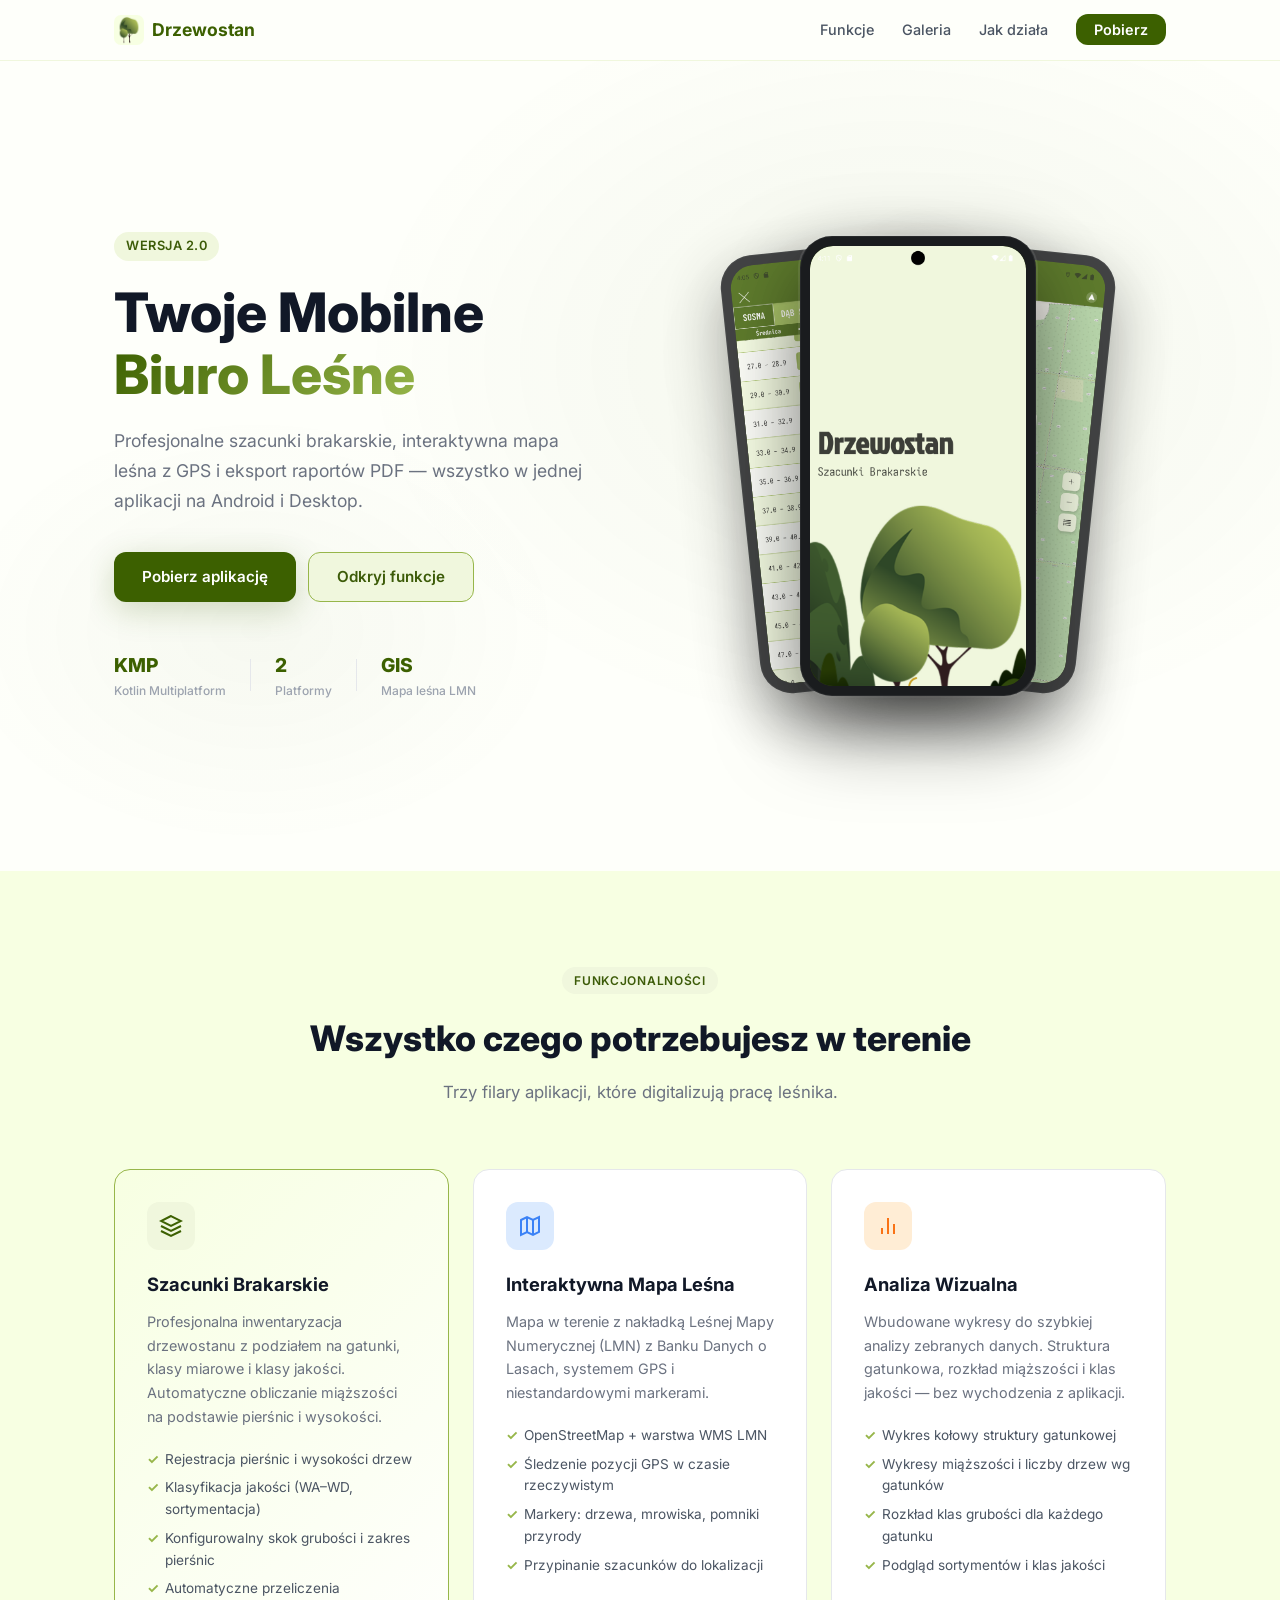
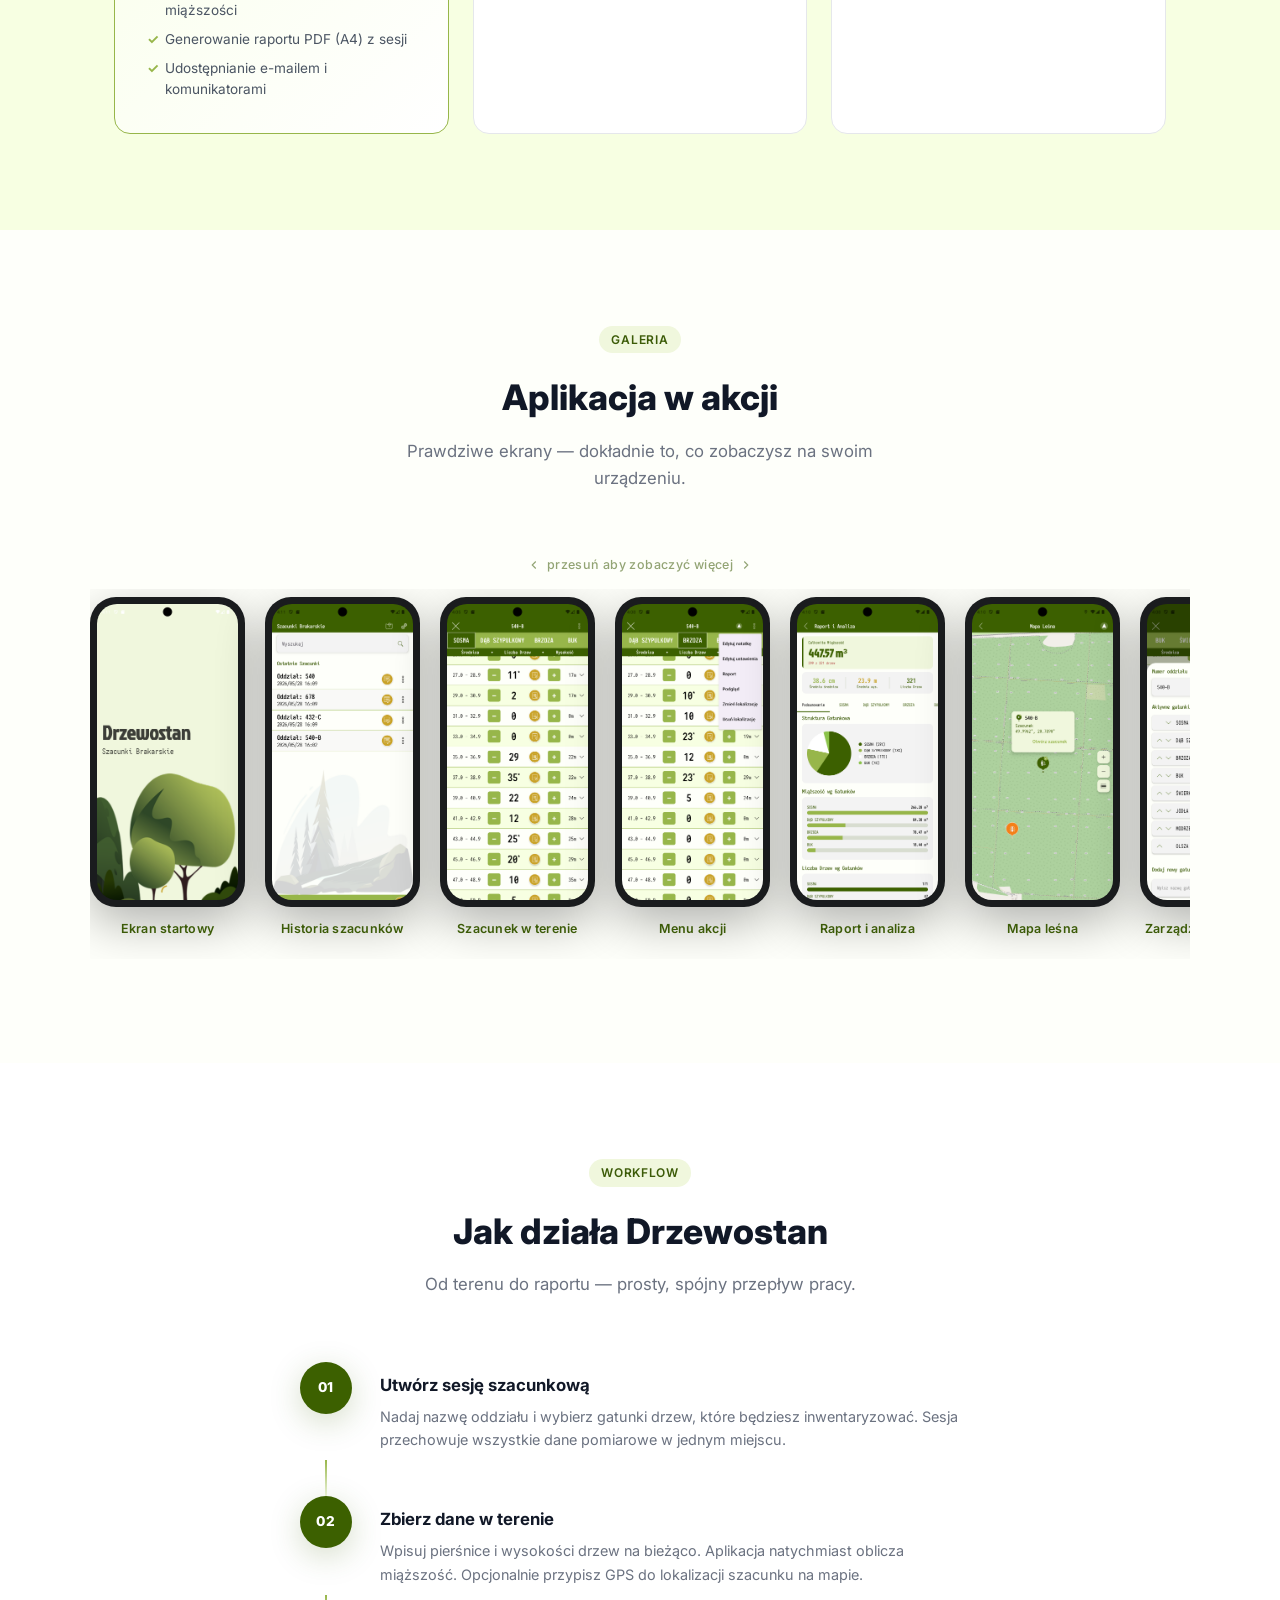
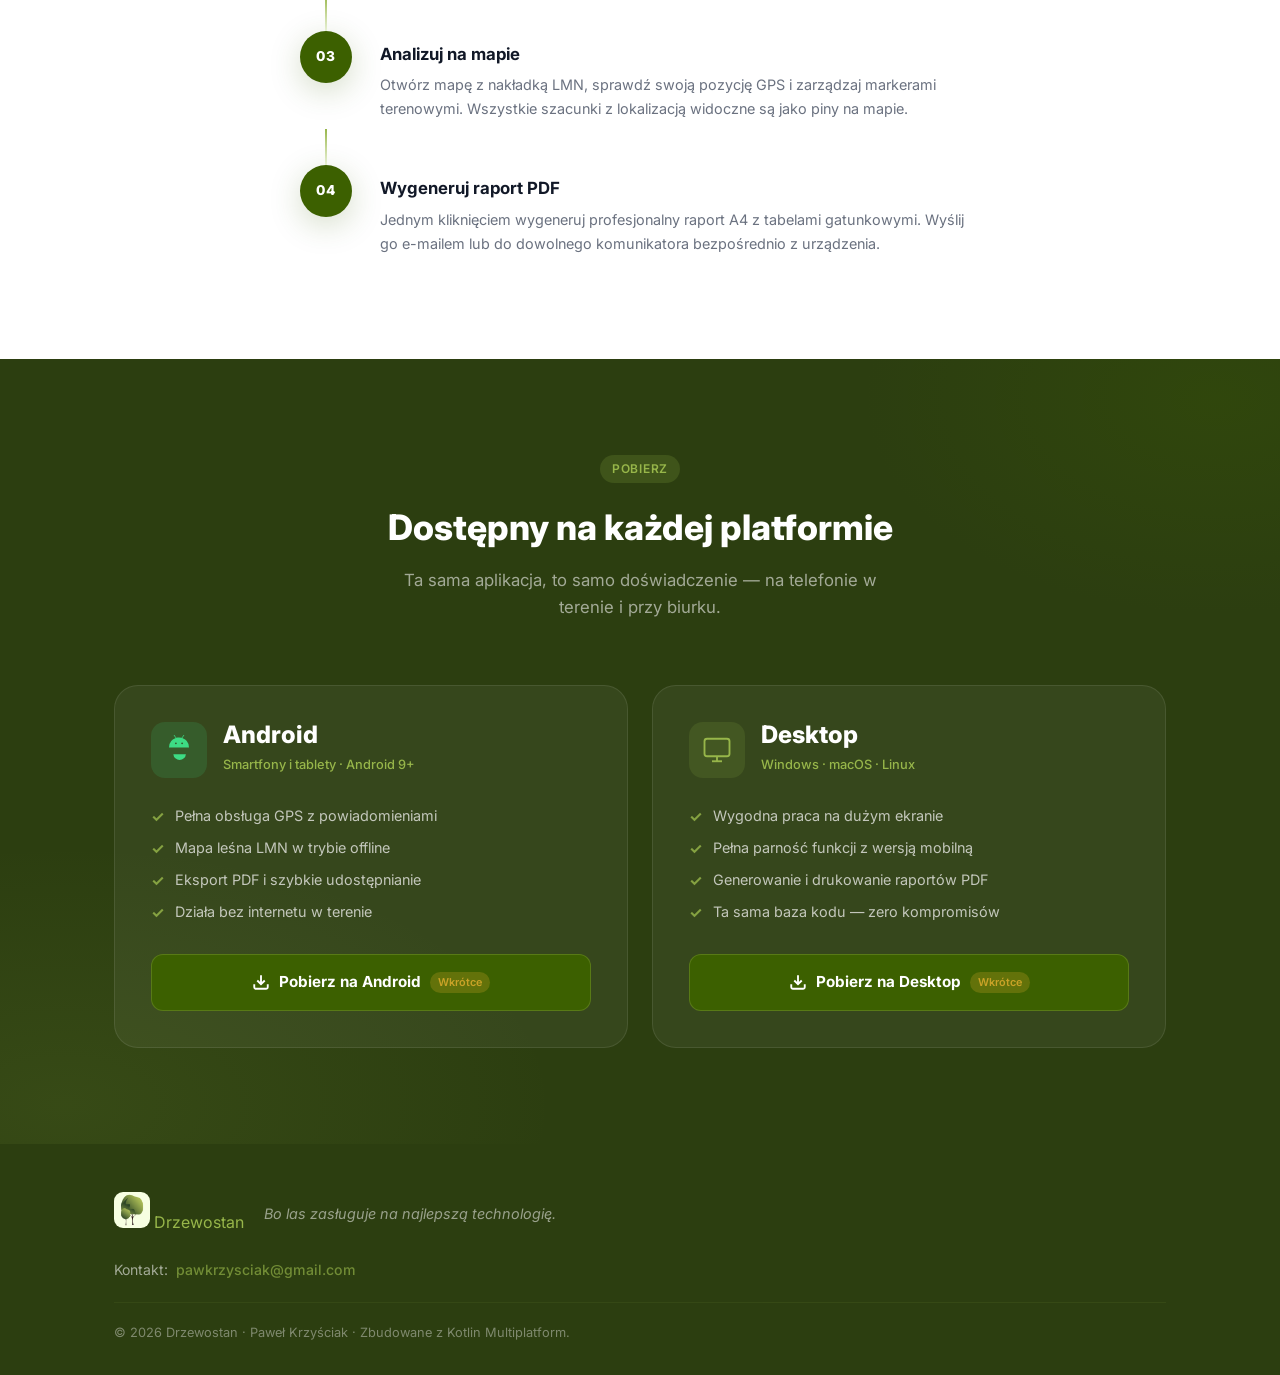
==== index.html @ f508ed83 "Initial commit – Drzewostan landing page" ====
<!DOCTYPE html>
<html lang="pl">
<head>
    <meta charset="UTF-8"/>
    <meta name="viewport" content="width=device-width, initial-scale=1.0"/>
    <title>Drzewostan — Twoje Mobilne Biuro Leśne</title>
    <meta name="description" content="Profesjonalne szacunki brakarskie, interaktywna mapa leśna z GPS i eksport raportów PDF — aplikacja dla leśników na Android i Desktop."/>
    <meta property="og:type" content="website"/>
    <meta property="og:title" content="Drzewostan — Twoje Mobilne Biuro Leśne"/>
    <meta property="og:description" content="Profesjonalne szacunki brakarskie, interaktywna mapa leśna z GPS i eksport raportów PDF — aplikacja dla leśników na Android i Desktop."/>
    <meta property="og:image" content="assets/icon.png"/>
    <meta name="twitter:card" content="summary"/>
    <meta name="twitter:title" content="Drzewostan — Twoje Mobilne Biuro Leśne"/>
    <meta name="twitter:description" content="Szacunki brakarskie, mapa leśna LMN z GPS i raporty PDF. Aplikacja dla leśników na Android i Desktop."/>
    <meta name="twitter:image" content="assets/icon.png"/>
    <link rel="icon" type="image/png" href="assets/icon.png"/>
    <link rel="stylesheet" href="style.css"/>
    <link rel="preconnect" href="https://fonts.googleapis.com"/>
    <link href="https://fonts.googleapis.com/css2?family=Inter:wght@300;400;500;600;700;800&display=swap"
          rel="stylesheet"/>
</head>
<body>

<!-- NAV -->
<nav class="navbar">
    <div class="nav-inner">
        <div class="nav-logo">
            <img src="assets/icon.png" alt="Drzewostan" class="logo-img"/>
            <span class="logo-text">Drzewostan</span>
        </div>
        <ul class="nav-links">
            <li><a href="#features">Funkcje</a></li>
            <li><a href="#gallery">Galeria</a></li>
            <li><a href="#how-it-works">Jak działa</a></li>
            <li><a href="#download" class="nav-cta">Pobierz</a></li>
        </ul>
    </div>
</nav>

<!-- HERO -->
<section class="hero">
    <div class="hero-bg"></div>
    <div class="hero-content">
        <div class="hero-badge">Wersja 2.0</div>
        <h1 class="hero-title">
            Twoje Mobilne<br/>
            <span class="gradient-text">Biuro Leśne</span>
        </h1>
        <p class="hero-subtitle">
            Profesjonalne szacunki brakarskie, interaktywna mapa leśna z GPS
            i eksport raportów PDF — wszystko w jednej aplikacji na Android i Desktop.
        </p>
        <div class="hero-cta">
            <a href="#download" class="btn btn-primary">Pobierz aplikację</a>
            <a href="#features" class="btn btn-secondary">Odkryj funkcje</a>
        </div>
        <div class="hero-stats">
            <div class="stat">
                <span class="stat-value">KMP</span>
                <span class="stat-label">Kotlin Multiplatform</span>
            </div>
            <div class="stat-divider"></div>
            <div class="stat">
                <span class="stat-value">2</span>
                <span class="stat-label">Platformy</span>
            </div>
            <div class="stat-divider"></div>
            <div class="stat">
                <span class="stat-value">GIS</span>
                <span class="stat-label">Mapa leśna LMN</span>
            </div>
        </div>
    </div>
    <div class="hero-visual">
        <div class="screens-showcase">

            <div class="app-phone phone-back">
                <div class="app-screen">
                    <img src="assets/Screenshot_20260528_180555.png"
                         alt="Szacunek brukarski w terenie" class="screen-shot"/>
                </div>
            </div>

            <div class="app-phone phone-front">
                <div class="app-screen">
                    <img src="assets/Screenshot_20260528_181148.png" alt="Ekran startowy Drzewostan"
                         class="screen-shot"/>
                </div>
            </div>

            <div class="app-phone phone-back phone-right">
                <div class="app-screen">
                    <img src="assets/Screenshot_20260528_181034.png" alt="Mapa leśna z GPS"
                         class="screen-shot"/>
                </div>
            </div>

        </div>
    </div>
</section>

<!-- FEATURES -->
<section class="features" id="features">
    <div class="container">
        <div class="section-header">
            <span class="section-tag">Funkcjonalności</span>
            <h2 class="section-title">Wszystko czego potrzebujesz w terenie</h2>
            <p class="section-desc">Trzy filary aplikacji, które digitalizują pracę leśnika.</p>
        </div>

        <div class="features-grid">

            <div class="feature-card card-highlight">
                <div class="feature-icon-wrap green">
                    <svg xmlns="http://www.w3.org/2000/svg" viewBox="0 0 24 24" fill="none"
                         stroke="currentColor" stroke-width="2">
                        <path d="M12 2L2 7l10 5 10-5-10-5z"/>
                        <path d="M2 17l10 5 10-5"/>
                        <path d="M2 12l10 5 10-5"/>
                    </svg>
                </div>
                <h3>Szacunki Brakarskie</h3>
                <p>Profesjonalna inwentaryzacja drzewostanu z podziałem na gatunki, klasy miarowe i
                    klasy jakości. Automatyczne obliczanie miąższości na podstawie pierśnic i
                    wysokości.</p>
                <ul class="feature-list">
                    <li>Rejestracja pierśnic i wysokości drzew</li>
                    <li>Klasyfikacja jakości (WA–WD, sortymentacja)</li>
                    <li>Konfigurowalny skok grubości i zakres pierśnic</li>
                    <li>Automatyczne przeliczenia miąższości</li>
                    <li>Generowanie raportu PDF (A4) z sesji</li>
                    <li>Udostępnianie e-mailem i komunikatorami</li>
                </ul>
            </div>

            <div class="feature-card">
                <div class="feature-icon-wrap blue">
                    <svg xmlns="http://www.w3.org/2000/svg" viewBox="0 0 24 24" fill="none"
                         stroke="currentColor" stroke-width="2">
                        <polygon points="3,6 9,3 15,6 21,3 21,18 15,21 9,18 3,21"/>
                        <line x1="9" y1="3" x2="9" y2="18"/>
                        <line x1="15" y1="6" x2="15" y2="21"/>
                    </svg>
                </div>
                <h3>Interaktywna Mapa Leśna</h3>
                <p>Mapa w terenie z nakładką Leśnej Mapy Numerycznej (LMN) z Banku Danych o Lasach,
                    systemem GPS i niestandardowymi markerami.</p>
                <ul class="feature-list">
                    <li>OpenStreetMap + warstwa WMS LMN</li>
                    <li>Śledzenie pozycji GPS w czasie rzeczywistym</li>
                    <li>Markery: drzewa, mrowiska, pomniki przyrody</li>
                    <li>Przypinanie szacunków do lokalizacji</li>
                </ul>
            </div>

            <div class="feature-card">
                <div class="feature-icon-wrap orange">
                    <svg xmlns="http://www.w3.org/2000/svg" viewBox="0 0 24 24" fill="none"
                         stroke="currentColor" stroke-width="2">
                        <line x1="18" y1="20" x2="18" y2="10"/>
                        <line x1="12" y1="20" x2="12" y2="4"/>
                        <line x1="6" y1="20" x2="6" y2="14"/>
                    </svg>
                </div>
                <h3>Analiza Wizualna</h3>
                <p>Wbudowane wykresy do szybkiej analizy zebranych danych. Struktura gatunkowa,
                    rozkład miąższości i klas jakości — bez wychodzenia z aplikacji.</p>
                <ul class="feature-list">
                    <li>Wykres kołowy struktury gatunkowej</li>
                    <li>Wykresy miąższości i liczby drzew wg gatunków</li>
                    <li>Rozkład klas grubości dla każdego gatunku</li>
                    <li>Podgląd sortymentów i klas jakości</li>
                </ul>
            </div>


        </div>
    </div>
</section>

<!-- GALLERY -->
<section class="gallery" id="gallery">
    <div class="container">
        <div class="section-header">
            <span class="section-tag">Galeria</span>
            <h2 class="section-title">Aplikacja w akcji</h2>
            <p class="section-desc">Prawdziwe ekrany — dokładnie to, co zobaczysz na swoim
                urządzeniu.</p>
        </div>
    </div>
    <div class="gallery-scroll-wrap">
        <p class="gallery-hint">
            <svg viewBox="0 0 24 24" fill="none" stroke="currentColor" stroke-width="2"><polyline points="15,18 9,12 15,6"/></svg>
            przesuń aby zobaczyć więcej
            <svg viewBox="0 0 24 24" fill="none" stroke="currentColor" stroke-width="2"><polyline points="9,18 15,12 9,6"/></svg>
        </p>
        <div class="gallery-scroll">

            <div class="gallery-item">
                <div class="gallery-frame">
                    <img src="assets/Screenshot_20260528_181148.png" alt="Ekran startowy"/>
                </div>
                <span class="gallery-caption">Ekran startowy</span>
            </div>

            <div class="gallery-item">
                <div class="gallery-frame">
                    <img src="assets/Screenshot_20260528_181138.png" alt="Historia szacunków"/>
                </div>
                <span class="gallery-caption">Historia szacunków</span>
            </div>

            <div class="gallery-item">
                <div class="gallery-frame">
                    <img src="assets/Screenshot_20260528_180555.png" alt="Szacunek w terenie"/>
                </div>
                <span class="gallery-caption">Szacunek w terenie</span>
            </div>

            <div class="gallery-item">
                <div class="gallery-frame">
                    <img src="assets/Screenshot_20260528_180849.png" alt="Menu akcji szacunku"/>
                </div>
                <span class="gallery-caption">Menu akcji</span>
            </div>

            <div class="gallery-item">
                <div class="gallery-frame">
                    <img src="assets/Screenshot_20260528_181011.png" alt="Raport i analiza"/>
                </div>
                <span class="gallery-caption">Raport i analiza</span>
            </div>

            <div class="gallery-item">
                <div class="gallery-frame">
                    <img src="assets/Screenshot_20260528_181034.png" alt="Mapa leśna z GPS"/>
                </div>
                <span class="gallery-caption">Mapa leśna</span>
            </div>

            <div class="gallery-item">
                <div class="gallery-frame">
                    <img src="assets/Screenshot_20260528_180815.png" alt="Zarządzanie gatunkami"/>
                </div>
                <span class="gallery-caption">Zarządzanie gatunkami</span>
            </div>

            <div class="gallery-item">
                <div class="gallery-frame">
                    <img src="assets/Screenshot_20260528_184412.png" alt="Ustawienia aplikacji"/>
                </div>
                <span class="gallery-caption">Ustawienia</span>
            </div>

        </div>
    </div>
</section>

<!-- HOW IT WORKS -->
<section class="how-it-works" id="how-it-works">
    <div class="container">
        <div class="section-header">
            <span class="section-tag">Workflow</span>
            <h2 class="section-title">Jak działa Drzewostan</h2>
            <p class="section-desc">Od terenu do raportu — prosty, spójny przepływ pracy.</p>
        </div>

        <div class="steps">
            <div class="step">
                <div class="step-number">01</div>
                <div class="step-content">
                    <h3>Utwórz sesję szacunkową</h3>
                    <p>Nadaj nazwę oddziału i wybierz gatunki drzew, które będziesz inwentaryzować.
                        Sesja przechowuje wszystkie dane pomiarowe w jednym miejscu.</p>
                </div>
            </div>
            <div class="step-connector"></div>
            <div class="step">
                <div class="step-number">02</div>
                <div class="step-content">
                    <h3>Zbierz dane w terenie</h3>
                    <p>Wpisuj pierśnice i wysokości drzew na bieżąco. Aplikacja natychmiast oblicza
                        miąższość. Opcjonalnie przypisz GPS do lokalizacji szacunku na mapie.</p>
                </div>
            </div>
            <div class="step-connector"></div>
            <div class="step">
                <div class="step-number">03</div>
                <div class="step-content">
                    <h3>Analizuj na mapie</h3>
                    <p>Otwórz mapę z nakładką LMN, sprawdź swoją pozycję GPS i zarządzaj markerami
                        terenowymi. Wszystkie szacunki z lokalizacją widoczne są jako piny na
                        mapie.</p>
                </div>
            </div>
            <div class="step-connector"></div>
            <div class="step">
                <div class="step-number">04</div>
                <div class="step-content">
                    <h3>Wygeneruj raport PDF</h3>
                    <p>Jednym kliknięciem wygeneruj profesjonalny raport A4 z tabelami gatunkowymi.
                        Wyślij go e-mailem lub do dowolnego komunikatora bezpośrednio z
                        urządzenia.</p>
                </div>
            </div>
        </div>
    </div>
</section>

<!-- PLATFORMS + POBIERZ -->
<section class="platforms" id="download">
    <div class="platforms-bg"></div>
    <div class="container">
        <div class="section-header">
            <span class="section-tag">Pobierz</span>
            <h2 class="section-title">Dostępny na każdej platformie</h2>
            <p class="section-desc">Ta sama aplikacja, to samo doświadczenie — na telefonie w terenie
                i przy biurku.</p>
        </div>

        <div class="platforms-grid">

            <!-- Android -->
            <div class="platform-card android">
                <div class="pc-top">
                    <div class="pc-icon">
                        <svg viewBox="0 0 24 24" fill="currentColor">
                            <path d="M17.523 15.341a5.065 5.065 0 0 1-5.027 4.635 5.065 5.065 0 0 1-5.028-4.635H17.523zM14.594 2.476l1.521-2.15a.25.25 0 0 0-.055-.348.25.25 0 0 0-.348.055l-1.554 2.196A7.988 7.988 0 0 0 12 1.942c-.761 0-1.49.107-2.175.293L8.272.038a.25.25 0 0 0-.35-.056.25.25 0 0 0-.056.35l1.522 2.15A8.02 8.02 0 0 0 4 9.918h16a8.02 8.02 0 0 0-5.406-7.442zM9.5 7.418a.75.75 0 1 1 0-1.5.75.75 0 0 1 0 1.5zm5 0a.75.75 0 1 1 0-1.5.75.75 0 0 1 0 1.5z"/>
                        </svg>
                    </div>
                    <div class="pc-title-block">
                        <h3>Android</h3>
                        <span class="pc-sub">Smartfony i tablety · Android 9+</span>
                    </div>
                </div>
                <ul class="platform-features">
                    <li>Pełna obsługa GPS z powiadomieniami</li>
                    <li>Mapa leśna LMN w trybie offline</li>
                    <li>Eksport PDF i szybkie udostępnianie</li>
                    <li>Działa bez internetu w terenie</li>
                </ul>
                <a href="#" class="platform-dl-btn" aria-label="Pobierz na Android">
                    <svg viewBox="0 0 24 24" fill="none" stroke="currentColor" stroke-width="2.5">
                        <path d="M21 15v4a2 2 0 0 1-2 2H5a2 2 0 0 1-2-2v-4"/>
                        <polyline points="7 10 12 15 17 10"/>
                        <line x1="12" y1="15" x2="12" y2="3"/>
                    </svg>
                    Pobierz na Android
                    <span class="platform-dl-soon">Wkrótce</span>
                </a>
            </div>

            <!-- Desktop -->
            <div class="platform-card desktop">
                <div class="pc-top">
                    <div class="pc-icon">
                        <svg viewBox="0 0 24 24" fill="none" stroke="currentColor" stroke-width="1.5">
                            <rect x="2" y="3" width="20" height="14" rx="2"/>
                            <path d="M8 21h8"/>
                            <path d="M12 17v4"/>
                        </svg>
                    </div>
                    <div class="pc-title-block">
                        <h3>Desktop</h3>
                        <span class="pc-sub">Windows · macOS · Linux</span>
                    </div>
                </div>
                <ul class="platform-features">
                    <li>Wygodna praca na dużym ekranie</li>
                    <li>Pełna parność funkcji z wersją mobilną</li>
                    <li>Generowanie i drukowanie raportów PDF</li>
                    <li>Ta sama baza kodu — zero kompromisów</li>
                </ul>
                <a href="#" class="platform-dl-btn" aria-label="Pobierz na Desktop">
                    <svg viewBox="0 0 24 24" fill="none" stroke="currentColor" stroke-width="2.5">
                        <path d="M21 15v4a2 2 0 0 1-2 2H5a2 2 0 0 1-2-2v-4"/>
                        <polyline points="7 10 12 15 17 10"/>
                        <line x1="12" y1="15" x2="12" y2="3"/>
                    </svg>
                    Pobierz na Desktop
                    <span class="platform-dl-soon">Wkrótce</span>
                </a>
            </div>

        </div>
    </div>
</section>

<!-- FOOTER -->
<footer class="footer">
    <div class="container">
        <div class="footer-inner">
            <div class="footer-brand">
                <img src="assets/icon.png" alt="Drzewostan" class="logo-img footer-logo-img"/>
                <span class="logo-text">Drzewostan</span>
            </div>
            <p class="footer-tagline">Bo las zasługuje na najlepszą technologię.</p>
        </div>
        <div class="footer-contact">
            <span>Kontakt:</span>
            <a href="mailto:pawkrzysciak@gmail.com">pawkrzysciak@gmail.com</a>
        </div>
        <div class="footer-bottom">
            <span>© 2026 Drzewostan · Paweł Krzyściak · Zbudowane z Kotlin Multiplatform.</span>
        </div>
    </div>
</footer>

<!-- LIGHTBOX -->
<div id="lightbox" class="lightbox" role="dialog" aria-modal="true" aria-label="Podgląd ekranu">
    <button class="lightbox-close" aria-label="Zamknij">&times;</button>
    <img src="" alt=""/>
</div>

<script>
(function () {
    var lb = document.getElementById('lightbox');
    var lbImg = lb.querySelector('img');

    document.querySelectorAll('.gallery-frame img').forEach(function (img) {
        img.style.cursor = 'zoom-in';
        img.addEventListener('click', function () {
            lbImg.src = img.src;
            lbImg.alt = img.alt;
            lb.classList.add('active');
            document.body.style.overflow = 'hidden';
        });
    });

    lb.addEventListener('click', function (e) {
        if (e.target === lb || e.target === lb.querySelector('.lightbox-close')) close();
    });

    document.addEventListener('keydown', function (e) {
        if (e.key === 'Escape') close();
    });

    function close() {
        lb.classList.remove('active');
        document.body.style.overflow = '';
    }
})();
</script>

</body>
</html>
---- style.css ----
/* ===== RESET & BASE ===== */
*, *::before, *::after {
  box-sizing: border-box;
  margin: 0;
  padding: 0;
}

:root {
  /* ── Paleta z Colors.kt ──────────────────────────── */
  --forest-green:  #3C6000;   /* ForestGreen   – primary */
  --olive-green:   #97B64A;   /* OliveGreen    – secondary */
  --pale-sage:     #F7FFE2;   /* PaleSage      – light bg */
  --light-sage:    #F0F7DD;   /* LightSageGray – surface */
  --soft-silver:   #F3F3F3;   /* SoftSilverGray */
  --deep-moss:     #3C5B08;   /* DeepMossGreen */
  --golden:        #C9A227;   /* GoldenMustard – accent */
  --dark-green:    #2C3E10;   /* DarkGreen     – dark bg */
  --charcoal:      #1A1C1E;   /* CharcoalGray  – phone shell */
  --gunmetal:      #252729;   /* DeepGunmetal */
  --off-white:     #E2E3DE;   /* OffWhite */
  --creamy:        #FEFFFA;   /* CreamyWhite   – body bg */
  --crimson:       #B23A3A;   /* MutedCrimson  – error */
  --black:         #000000;   /* Black */
  --white:         #FFFFFF;   /* White */

  /* ── Neutralne szarości (UI) ─────────────────────── */
  --gray-100: #f3f4f6;
  --gray-200: #e5e7eb;
  --gray-300: #d1d5db;
  --gray-400: #9ca3af;
  --gray-500: #6b7280;
  --gray-600: #4b5563;
  --gray-700: #374151;
  --gray-800: #1f2937;
  --gray-900: #111827;

  /* ── Kolory kartek funkcji ───────────────────────── */
  --blue-500:    #3b82f6;
  --blue-100:    #dbeafe;
  --orange-500:  #f97316;
  --orange-100:  #ffedd5;
  --purple-500:  #a855f7;
  --purple-100:  #f3e8ff;

  /* ── Shadows & misc ──────────────────────────────── */
  --shadow-sm:    0 1px 3px rgba(0,0,0,.08), 0 1px 2px rgba(0,0,0,.06);
  --shadow-md:    0 4px 16px rgba(0,0,0,.10);
  --shadow-lg:    0 10px 40px rgba(0,0,0,.14);
  --shadow-green: 0 8px 32px rgba(60,96,0,.22);

  --font: 'Inter', -apple-system, BlinkMacSystemFont, 'Segoe UI', sans-serif;
  --radius-sm: 8px;
  --radius-md: 12px;
  --radius-lg: 16px;
  --radius-xl: 24px;
}

html { scroll-behavior: smooth; }

body {
  font-family: var(--font);
  color: var(--gray-800);
  background: var(--creamy);
  line-height: 1.6;
  -webkit-font-smoothing: antialiased;
}

.container {
  max-width: 1100px;
  margin: 0 auto;
  padding: 0 24px;
}

/* ===== NAVBAR ===== */
.navbar {
  position: sticky;
  top: 0;
  z-index: 100;
  background: rgba(254,255,250,.92);
  backdrop-filter: blur(16px);
  border-bottom: 1px solid var(--light-sage);
}

.nav-inner {
  max-width: 1100px;
  margin: 0 auto;
  padding: 0 24px;
  height: 60px;
  display: flex;
  align-items: center;
  justify-content: space-between;
}

.nav-logo {
  display: flex;
  align-items: center;
  gap: 8px;
  font-weight: 700;
  font-size: 1.1rem;
  color: var(--gray-900);
  text-decoration: none;
}

.logo-icon { font-size: 1.3rem; }
.logo-text  { color: var(--forest-green); }

.logo-img {
  width: 30px;
  height: 30px;
  border-radius: 7px;
  object-fit: cover;
  flex-shrink: 0;
}

.nav-links {
  display: flex;
  list-style: none;
  gap: 28px;
  align-items: center;
}

.nav-links a {
  text-decoration: none;
  color: var(--gray-600);
  font-size: .9rem;
  font-weight: 500;
  transition: color .2s;
}

.nav-links a:hover { color: var(--forest-green); }

.nav-links a.nav-cta {
  background: var(--forest-green);
  color: var(--white);
  padding: 7px 18px;
  border-radius: var(--radius-md);
  font-weight: 600;
  transition: background .2s, transform .2s;
}

.nav-links a.nav-cta:hover {
  background: var(--deep-moss);
  color: var(--white);
  transform: translateY(-1px);
}

/* ===== HERO ===== */
.hero {
  position: relative;
  min-height: 90vh;
  display: flex;
  align-items: center;
  overflow: hidden;
  padding: 80px 24px;
  max-width: 1100px;
  margin: 0 auto;
  gap: 60px;
}

.hero-bg {
  position: fixed;
  inset: 0;
  z-index: -1;
  background:
    radial-gradient(ellipse 60% 60% at 70% 40%, rgba(60,96,0,.06) 0%, transparent 70%),
    radial-gradient(ellipse 40% 40% at 20% 70%, rgba(60,91,8,.04) 0%, transparent 60%);
  pointer-events: none;
}

.hero-content {
  flex: 1;
  max-width: 560px;
}

.hero-badge {
  display: inline-block;
  background: var(--light-sage);
  color: var(--deep-moss);
  font-size: .8rem;
  font-weight: 600;
  padding: 4px 12px;
  border-radius: 999px;
  margin-bottom: 20px;
  letter-spacing: .04em;
  text-transform: uppercase;
}

.hero-title {
  font-size: clamp(2.4rem, 5vw, 3.4rem);
  font-weight: 800;
  line-height: 1.15;
  color: var(--gray-900);
  margin-bottom: 20px;
}

.gradient-text {
  background: linear-gradient(135deg, var(--forest-green), var(--olive-green));
  -webkit-background-clip: text;
  -webkit-text-fill-color: transparent;
  background-clip: text;
}

.hero-subtitle {
  font-size: 1.1rem;
  color: var(--gray-500);
  margin-bottom: 36px;
  max-width: 480px;
  line-height: 1.7;
}

.hero-cta {
  display: flex;
  gap: 12px;
  margin-bottom: 48px;
  flex-wrap: wrap;
}

.btn {
  display: inline-flex;
  align-items: center;
  padding: 12px 28px;
  border-radius: var(--radius-md);
  font-weight: 600;
  font-size: .95rem;
  text-decoration: none;
  transition: all .2s;
  cursor: pointer;
}

.btn-primary {
  background: var(--forest-green);
  color: var(--white);
  box-shadow: var(--shadow-green);
}

.btn-primary:hover {
  background: var(--deep-moss);
  transform: translateY(-1px);
  box-shadow: 0 12px 40px rgba(60,96,0,.30);
}

.btn-secondary {
  background: var(--light-sage);
  color: var(--deep-moss);
  border: 1px solid var(--olive-green);
}

.btn-secondary:hover {
  background: var(--pale-sage);
  transform: translateY(-1px);
}

.hero-stats {
  display: flex;
  align-items: center;
  gap: 24px;
}

.stat {
  display: flex;
  flex-direction: column;
}

.stat-value {
  font-size: 1.2rem;
  font-weight: 800;
  color: var(--forest-green);
}

.stat-label {
  font-size: .75rem;
  color: var(--gray-400);
  font-weight: 500;
}

.stat-divider {
  width: 1px;
  height: 32px;
  background: var(--gray-200);
}

/* ===== PHONE SHOWCASE ===== */
.hero-visual {
  flex: 1;
  display: flex;
  justify-content: center;
  align-items: center;
}

.screens-showcase {
  position: relative;
  width: 340px;
  height: 520px;
}

.app-phone {
  position: absolute;
  width: 220px;
  height: 440px;
  background: var(--charcoal);
  border-radius: 32px;
  padding: 10px;
  box-shadow:
    0 24px 64px rgba(0,0,0,.45),
    0 0 0 1.5px rgba(255,255,255,.07),
    inset 0 0 0 1px rgba(255,255,255,.04);
}

.phone-front {
  left: 50%;
  top: 50%;
  transform: translate(-50%, -50%);
  z-index: 3;
  width: 236px;
  height: 460px;
  box-shadow:
    0 32px 80px rgba(0,0,0,.55),
    0 0 0 2px rgba(255,255,255,.10),
    inset 0 0 0 1px rgba(255,255,255,.06);
  animation: floatMain 5s ease-in-out infinite;
}

.phone-back {
  z-index: 1;
  opacity: .82;
  animation: floatSide 5s ease-in-out infinite;
}

.phone-back:not(.phone-right) {
  left: -8px;
  top: 40px;
  transform: rotate(-6deg);
}

.phone-right {
  right: -8px;
  top: 40px;
  transform: rotate(6deg);
  animation-delay: .6s;
}

@keyframes floatMain {
  0%, 100% { transform: translate(-50%, -50%) translateY(0); }
  50%       { transform: translate(-50%, -50%) translateY(-10px); }
}

@keyframes floatSide {
  0%, 100% { transform: rotate(-6deg) translateY(0); }
  50%       { transform: rotate(-6deg) translateY(-8px); }
}

.phone-right { animation-name: floatRight; }

@keyframes floatRight {
  0%, 100% { transform: rotate(6deg) translateY(0); }
  50%       { transform: rotate(6deg) translateY(-8px); }
}

.app-screen {
  width: 100%;
  height: 100%;
  border-radius: 23px;
  overflow: hidden;
  background: var(--dark-green);
}

.screen-shot {
  width: 100%;
  height: 100%;
  object-fit: cover;
  object-position: top;
  display: block;
  border-radius: 23px;
}

/* ===== SECTION SHARED ===== */
section { padding: 96px 0; }

.section-header {
  text-align: center;
  margin-bottom: 64px;
}

.section-tag {
  display: inline-block;
  background: var(--light-sage);
  color: var(--deep-moss);
  font-size: .75rem;
  font-weight: 600;
  padding: 4px 12px;
  border-radius: 999px;
  margin-bottom: 16px;
  letter-spacing: .06em;
  text-transform: uppercase;
}

.section-title {
  font-size: clamp(1.6rem, 3vw, 2.2rem);
  font-weight: 800;
  color: var(--gray-900);
  margin-bottom: 12px;
}

.section-desc {
  color: var(--gray-500);
  font-size: 1.05rem;
  max-width: 520px;
  margin: 0 auto;
}

/* ===== FEATURES ===== */
.features { background: var(--pale-sage); }

.features-grid {
  display: grid;
  grid-template-columns: repeat(auto-fit, minmax(280px, 1fr));
  gap: 24px;
}

.feature-card {
  background: var(--white);
  border-radius: var(--radius-lg);
  padding: 32px;
  border: 1px solid var(--gray-200);
  transition: transform .25s, box-shadow .25s;
}

.feature-card:hover {
  transform: translateY(-4px);
  box-shadow: var(--shadow-lg);
}

.card-highlight {
  border-color: var(--olive-green);
  background: linear-gradient(135deg, var(--pale-sage), var(--white));
}

.feature-icon-wrap {
  width: 48px;
  height: 48px;
  border-radius: var(--radius-md);
  display: flex;
  align-items: center;
  justify-content: center;
  margin-bottom: 20px;
}

.feature-icon-wrap svg { width: 24px; height: 24px; }

.feature-icon-wrap.green  { background: var(--light-sage);  color: var(--forest-green); }
.feature-icon-wrap.blue   { background: var(--blue-100);    color: var(--blue-500);     }
.feature-icon-wrap.orange { background: var(--orange-100);  color: var(--orange-500);   }
.feature-icon-wrap.purple { background: var(--purple-100);  color: var(--purple-500);   }

.feature-card h3 {
  font-size: 1.15rem;
  font-weight: 700;
  margin-bottom: 10px;
  color: var(--gray-900);
}

.feature-card > p {
  color: var(--gray-500);
  font-size: .9rem;
  margin-bottom: 20px;
  line-height: 1.65;
}

.feature-list {
  list-style: none;
  display: flex;
  flex-direction: column;
  gap: 7px;
}

.feature-list li {
  font-size: .85rem;
  color: var(--gray-600);
  padding-left: 18px;
  position: relative;
}

.feature-list li::before {
  content: '✓';
  position: absolute;
  left: 0;
  color: var(--olive-green);
  font-weight: 700;
}

/* ===== GALLERY ===== */
.gallery { background: var(--creamy); padding: 96px 0; }

.gallery-scroll-wrap {
  padding: 0 24px 8px;
  max-width: 1148px;
  margin: 0 auto;
}

.gallery-scroll {
  display: flex;
  gap: 20px;
  overflow-x: auto;
  padding: 8px 4px 20px;
  scroll-snap-type: x mandatory;
  -webkit-overflow-scrolling: touch;
  scrollbar-width: thin;
  scrollbar-color: var(--olive-green) var(--light-sage);
}

.gallery-scroll::-webkit-scrollbar { height: 5px; }
.gallery-scroll::-webkit-scrollbar-track { background: var(--light-sage); border-radius: 3px; }
.gallery-scroll::-webkit-scrollbar-thumb { background: var(--olive-green); border-radius: 3px; }

.gallery-hint {
  display: flex;
  align-items: center;
  justify-content: center;
  gap: 6px;
  font-size: .78rem;
  color: var(--deep-moss);
  opacity: .55;
  margin-bottom: 14px;
  font-weight: 500;
  letter-spacing: .03em;
}

.gallery-hint svg {
  width: 14px;
  height: 14px;
  flex-shrink: 0;
}

.gallery-item {
  flex-shrink: 0;
  scroll-snap-align: start;
  display: flex;
  flex-direction: column;
  align-items: center;
  gap: 12px;
}

.gallery-frame {
  width: 155px;
  height: 310px;
  background: var(--charcoal);
  border-radius: 26px;
  padding: 7px;
  box-shadow:
    0 16px 48px rgba(0,0,0,.30),
    0 0 0 1.5px rgba(255,255,255,.07);
  overflow: hidden;
  transition: transform .25s, box-shadow .25s;
}

.gallery-frame:hover {
  transform: translateY(-6px);
  box-shadow: 0 24px 64px rgba(0,0,0,.38);
}

.gallery-frame img {
  width: 100%;
  height: 100%;
  object-fit: cover;
  object-position: top;
  border-radius: 20px;
  display: block;
}

.gallery-caption {
  font-size: .78rem;
  color: var(--deep-moss);
  font-weight: 600;
  text-align: center;
  letter-spacing: .02em;
}

/* ===== HOW IT WORKS ===== */
.how-it-works { background: var(--white); }

.steps {
  display: flex;
  flex-direction: column;
  gap: 0;
  max-width: 680px;
  margin: 0 auto;
}

.step {
  display: flex;
  gap: 28px;
  align-items: flex-start;
}

.step-number {
  flex-shrink: 0;
  width: 52px;
  height: 52px;
  border-radius: 50%;
  background: var(--forest-green);
  color: var(--white);
  font-weight: 800;
  font-size: .85rem;
  display: flex;
  align-items: center;
  justify-content: center;
  letter-spacing: .04em;
  box-shadow: var(--shadow-green);
}

.step-content {
  padding-top: 10px;
  padding-bottom: 8px;
}

.step-content h3 {
  font-size: 1.05rem;
  font-weight: 700;
  margin-bottom: 6px;
  color: var(--gray-900);
}

.step-content p {
  color: var(--gray-500);
  font-size: .9rem;
  line-height: 1.65;
}

.step-connector {
  width: 2px;
  height: 36px;
  background: linear-gradient(to bottom, var(--olive-green), var(--light-sage));
  margin-left: 25px;
}

/* ===== PLATFORMS + POBIERZ ===== */
.platforms {
  background: var(--dark-green);
  position: relative;
  overflow: hidden;
}

.platforms-bg {
  position: absolute;
  inset: 0;
  background:
    radial-gradient(ellipse 70% 60% at 5% 95%,  rgba(151,182,74,.10) 0%, transparent 55%),
    radial-gradient(ellipse 50% 50% at 95% 5%,  rgba(60,96,0,.25)    0%, transparent 55%);
  pointer-events: none;
}

.platforms .container { position: relative; z-index: 1; }

.platforms .section-tag {
  background: rgba(151,182,74,.18);
  color: var(--olive-green);
}

.platforms .section-title { color: var(--white); }
.platforms .section-desc  { color: var(--off-white); opacity: .65; }

.platforms-grid {
  display: grid;
  grid-template-columns: repeat(auto-fit, minmax(320px, 1fr));
  gap: 24px;
}

.platform-card {
  background: rgba(255,255,255,.05);
  border: 1px solid rgba(255,255,255,.09);
  border-radius: var(--radius-xl);
  padding: 36px;
  display: flex;
  flex-direction: column;
  gap: 0;
  transition: transform .25s, background .25s, border-color .25s;
}

.platform-card:hover {
  transform: translateY(-6px);
  background: rgba(255,255,255,.09);
  border-color: rgba(151,182,74,.45);
}

/* ── Card header (icon + title) ── */
.pc-top {
  display: flex;
  align-items: center;
  gap: 16px;
  margin-bottom: 28px;
}

.pc-icon {
  width: 56px;
  height: 56px;
  border-radius: 14px;
  display: flex;
  align-items: center;
  justify-content: center;
  flex-shrink: 0;
}

.platform-card.android .pc-icon {
  background: rgba(61,220,132,.14);
}

.platform-card.desktop .pc-icon {
  background: rgba(151,182,74,.14);
}

.pc-icon svg { width: 30px; height: 30px; }
.platform-card.android .pc-icon svg { fill: #3DDC84; }
.platform-card.desktop .pc-icon svg { color: var(--olive-green); stroke: var(--olive-green); }

.pc-title-block h3 {
  font-size: 1.5rem;
  font-weight: 800;
  color: var(--white);
  margin-bottom: 3px;
  line-height: 1.1;
}

.pc-sub {
  font-size: .8rem;
  color: var(--olive-green);
  font-weight: 500;
}

/* ── Feature list ── */
.platform-features {
  list-style: none;
  display: flex;
  flex-direction: column;
  gap: 12px;
  flex: 1;
  margin-bottom: 32px;
}

.platform-features li {
  font-size: .9rem;
  color: var(--off-white);
  opacity: .82;
  padding-left: 24px;
  position: relative;
  line-height: 1.4;
}

.platform-features li::before {
  content: '✓';
  position: absolute;
  left: 0;
  color: var(--olive-green);
  font-weight: 700;
  font-size: .95rem;
}

/* ── Download button ── */
.platform-dl-btn {
  display: flex;
  align-items: center;
  justify-content: center;
  gap: 9px;
  padding: 15px 24px;
  border-radius: var(--radius-md);
  background: var(--forest-green);
  color: var(--white);
  font-weight: 700;
  font-size: .95rem;
  text-decoration: none;
  border: 1px solid rgba(151,182,74,.3);
  transition: all .2s;
  width: 100%;
}

.platform-dl-btn svg {
  width: 18px;
  height: 18px;
  flex-shrink: 0;
}

.platform-dl-btn:hover {
  background: var(--deep-moss);
  border-color: var(--olive-green);
  transform: translateY(-2px);
  box-shadow: 0 12px 32px rgba(0,0,0,.35);
}

.platform-dl-soon {
  font-size: .68rem;
  font-weight: 600;
  background: rgba(201,162,39,.28);
  color: var(--golden);
  padding: 2px 8px;
  border-radius: 999px;
  white-space: nowrap;
}

/* ===== LIGHTBOX ===== */
.lightbox {
  display: none;
  position: fixed;
  inset: 0;
  z-index: 1000;
  background: rgba(0, 0, 0, .88);
  align-items: center;
  justify-content: center;
  cursor: zoom-out;
  padding: 24px;
  animation: lbFadeIn .18s ease;
}

.lightbox.active { display: flex; }

@keyframes lbFadeIn {
  from { opacity: 0; }
  to   { opacity: 1; }
}

.lightbox img {
  max-height: 88vh;
  max-width: min(400px, 90vw);
  width: auto;
  object-fit: contain;
  border-radius: 20px;
  box-shadow: 0 32px 80px rgba(0, 0, 0, .7);
  cursor: default;
  animation: lbSlideUp .2s ease;
}

@keyframes lbSlideUp {
  from { transform: translateY(12px); opacity: 0; }
  to   { transform: translateY(0);    opacity: 1; }
}

.lightbox-close {
  position: absolute;
  top: 16px;
  right: 20px;
  background: rgba(255, 255, 255, .12);
  border: none;
  color: var(--white);
  font-size: 1.6rem;
  width: 44px;
  height: 44px;
  border-radius: 50%;
  cursor: pointer;
  display: flex;
  align-items: center;
  justify-content: center;
  transition: background .2s;
  line-height: 1;
}

.lightbox-close:hover { background: rgba(255, 255, 255, .24); }

/* ===== FOOTER ===== */
.footer {
  background: var(--dark-green);
  color: var(--off-white);
  padding: 48px 0 32px;
}

.footer-inner {
  display: flex;
  align-items: center;
  gap: 20px;
  margin-bottom: 24px;
  flex-wrap: wrap;
}

.footer .logo-text { color: var(--olive-green); }
.footer .nav-logo  { color: var(--white); }

.footer-tagline {
  font-size: .9rem;
  color: var(--off-white);
  opacity: .6;
  font-style: italic;
}

.footer-logo-img {
  width: 36px;
  height: 36px;
  border-radius: 9px;
}

.footer-contact {
  display: flex;
  align-items: center;
  gap: 8px;
  margin-bottom: 20px;
  font-size: .88rem;
  color: var(--off-white);
  opacity: .65;
}

.footer-contact a {
  color: var(--olive-green);
  text-decoration: none;
  font-weight: 500;
  transition: opacity .2s;
}

.footer-contact a:hover { opacity: .8; }

.footer-bottom {
  border-top: 1px solid rgba(151,182,74,.2);
  padding-top: 20px;
  font-size: .8rem;
  color: var(--off-white);
  opacity: .45;
}

/* ===== RESPONSIVE ===== */
@media (max-width: 768px) {
  .hero {
    flex-direction: column;
    padding: 60px 24px 40px;
    min-height: auto;
    gap: 40px;
    text-align: center;
  }

  .hero-content { max-width: 100%; }
  .hero-cta     { justify-content: center; }
  .hero-stats   { justify-content: center; }
  .hero-subtitle { margin-left: auto; margin-right: auto; }

  .nav-links { display: none; }

  .screens-showcase {
    width: 236px;
    height: 460px;
  }

  .phone-back { display: none; }

  .gallery-frame {
    width: 130px;
    height: 260px;
  }

  .download-grid { grid-template-columns: 1fr; }
}

@media (max-width: 480px) {
  .features-grid,
  .platforms-grid { grid-template-columns: 1fr; }

  section { padding: 64px 0; }
}
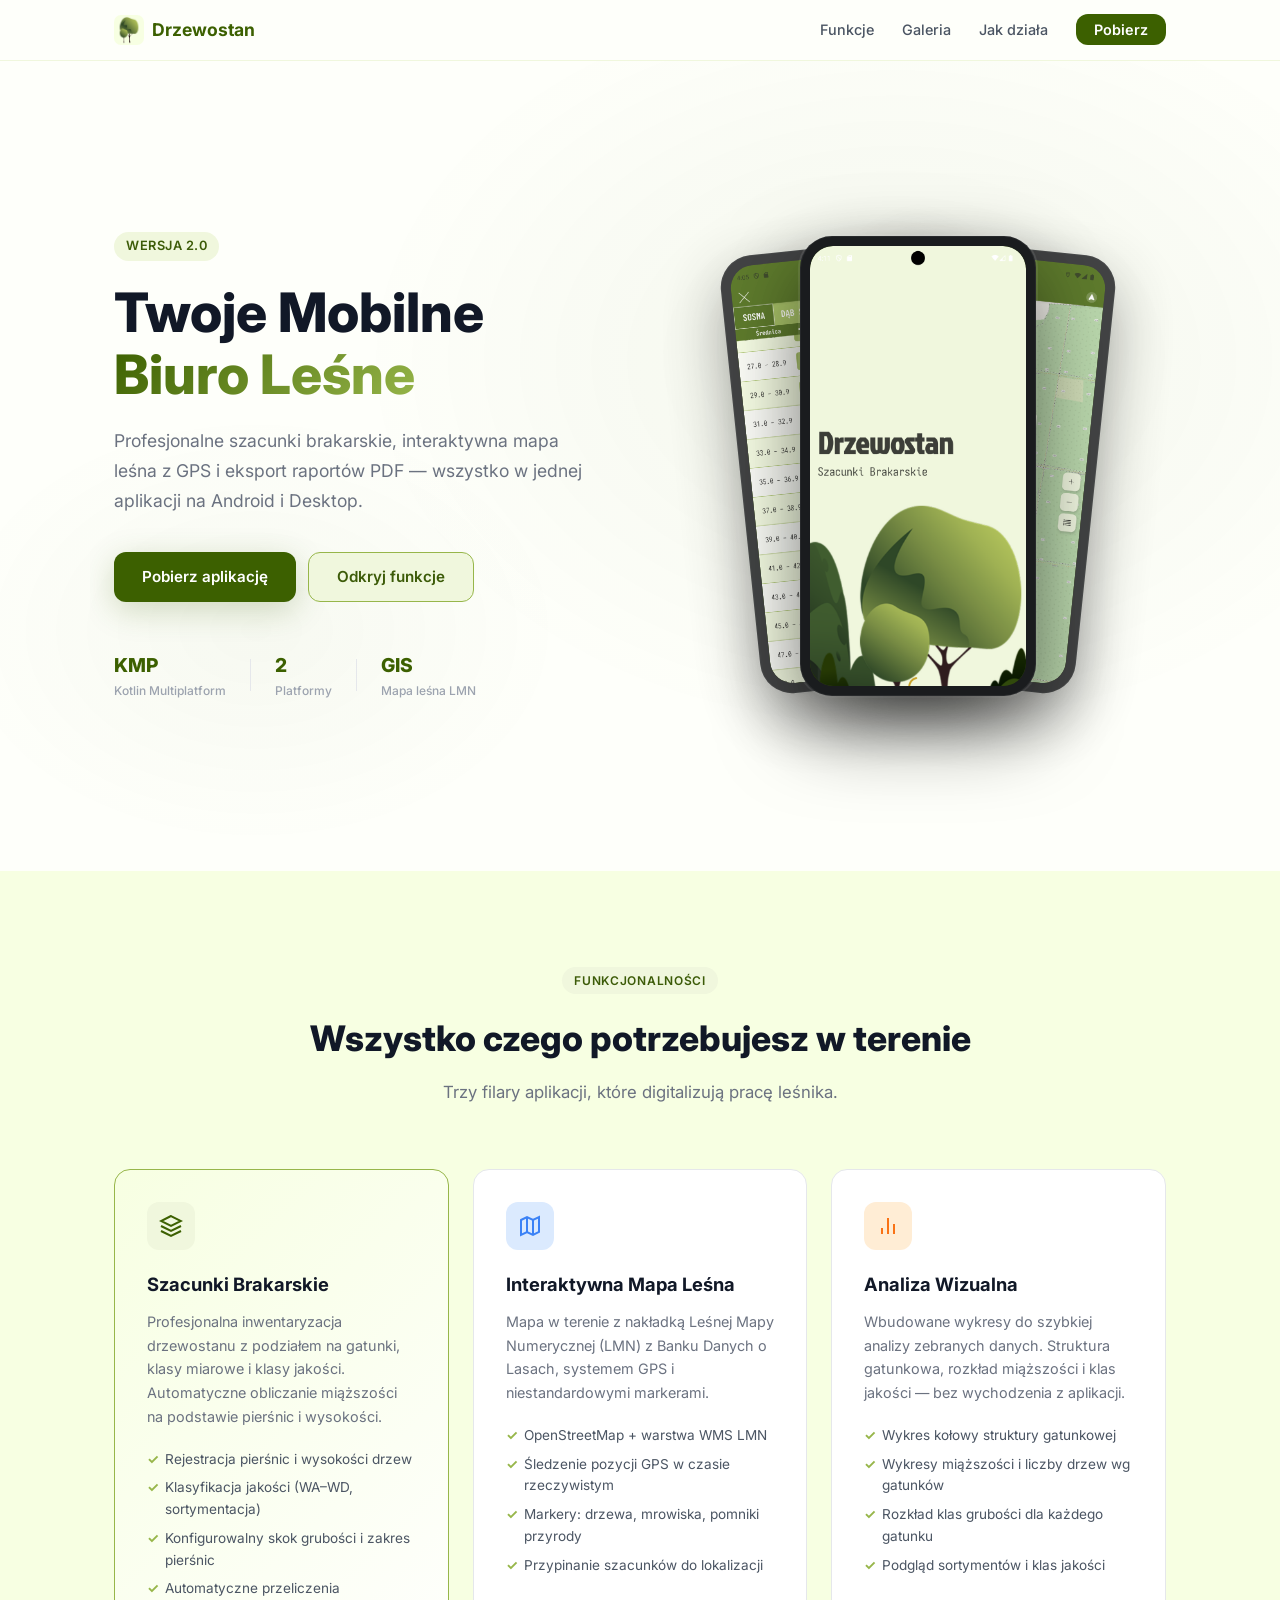
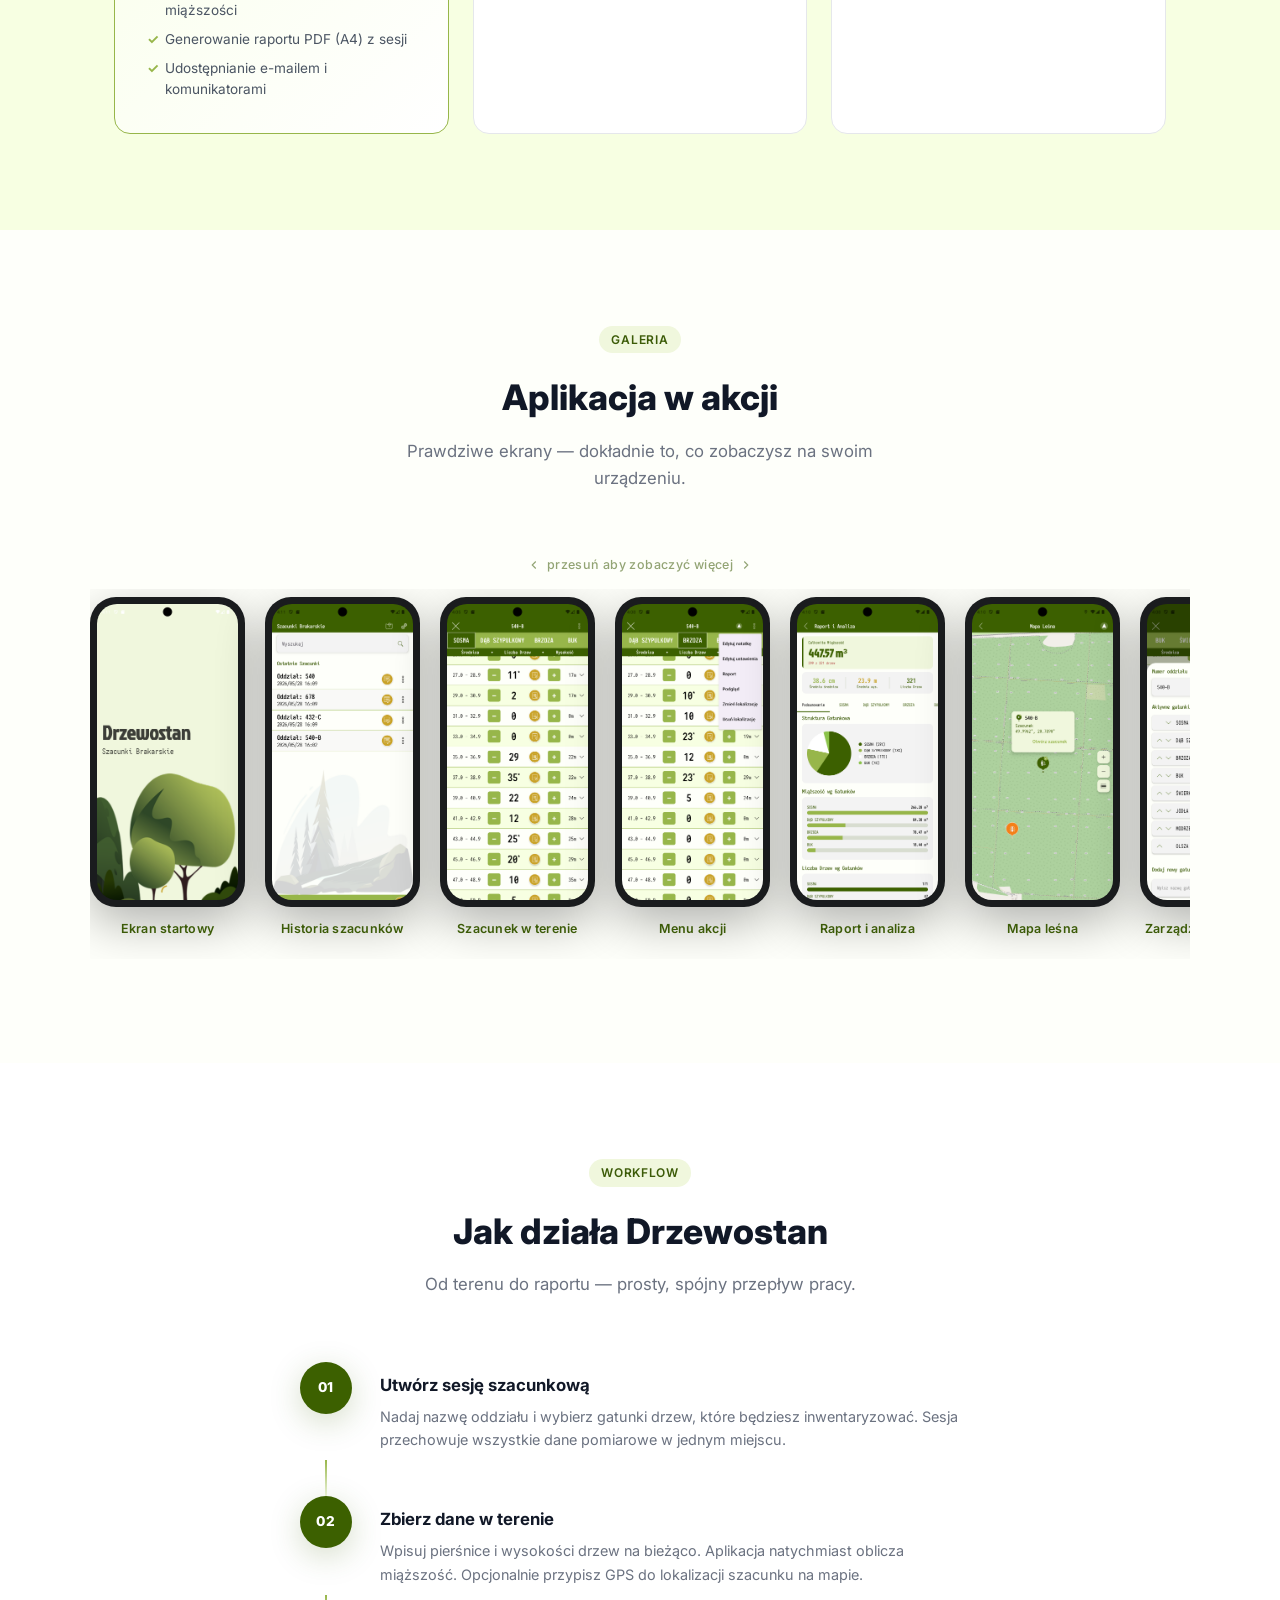
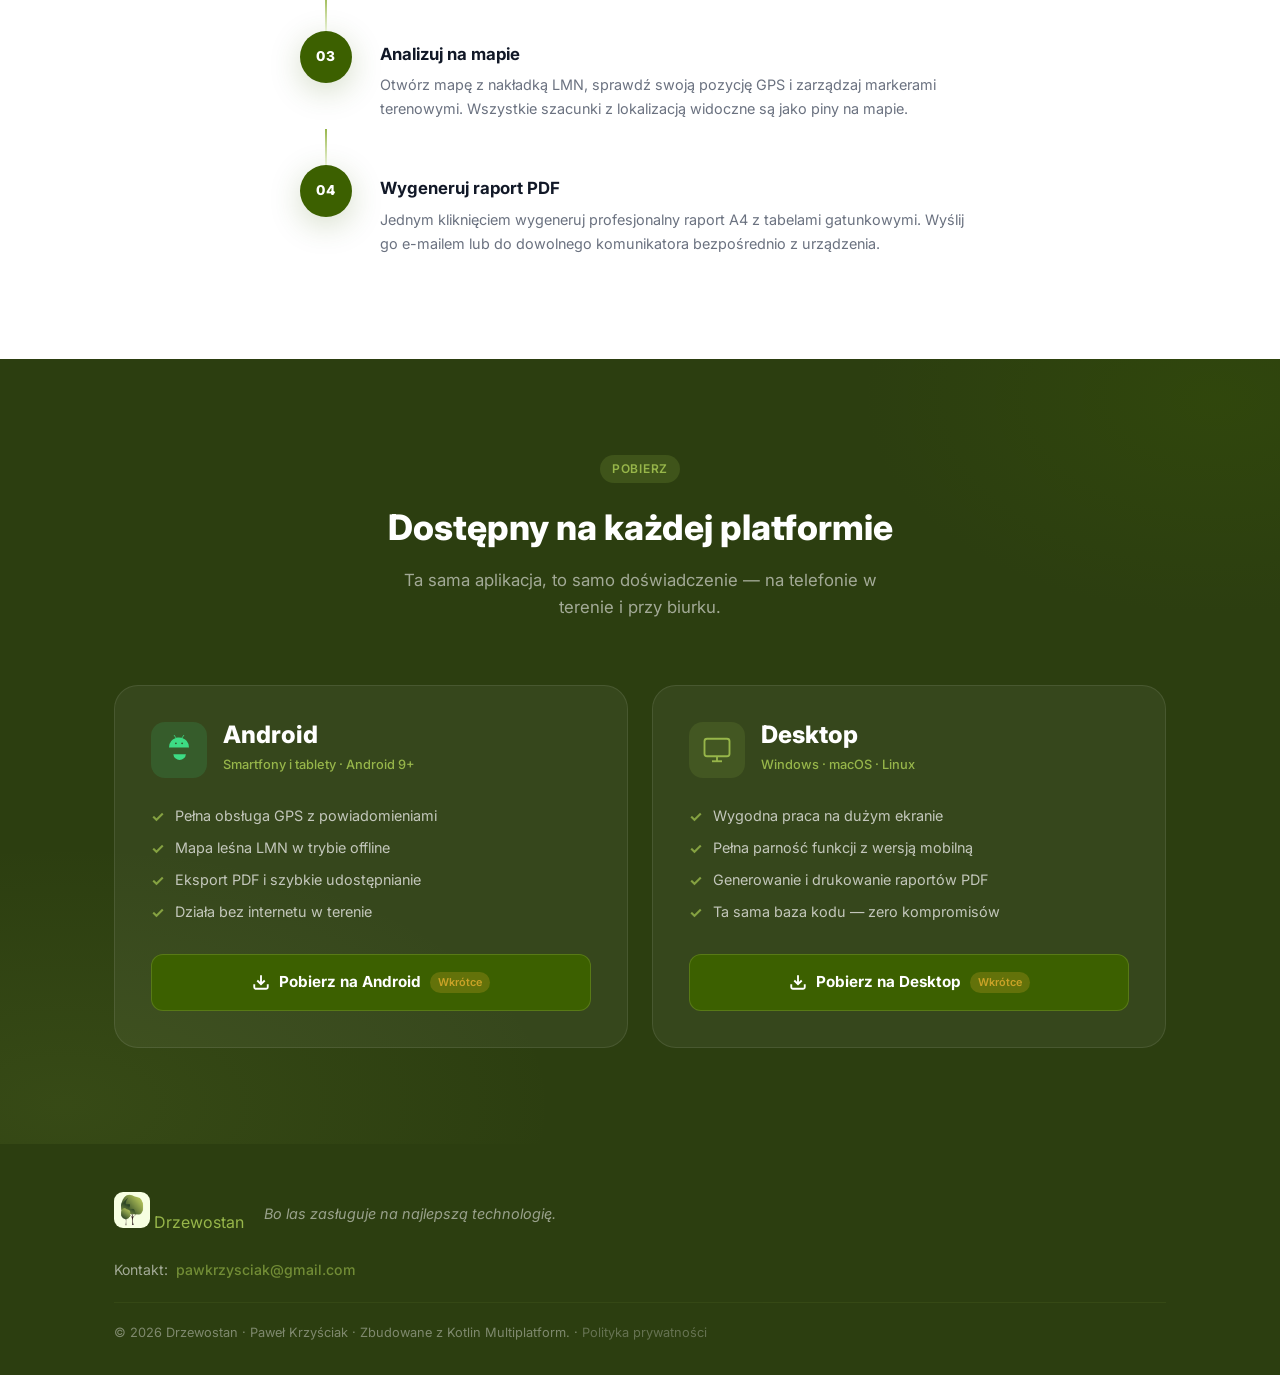
==== commit 8234ba9c: "Add privacy policy page and update site footer - Create `privacy-policy.html` detailing data process" ====
--- a/index.html
+++ b/index.html
@@ -401,7 +401,7 @@
             <a href="mailto:pawkrzysciak@gmail.com">pawkrzysciak@gmail.com</a>
         </div>
         <div class="footer-bottom">
-            <span>© 2026 Drzewostan · Paweł Krzyściak · Zbudowane z Kotlin Multiplatform.</span>
+            <span>© 2026 Drzewostan · Paweł Krzyściak · Zbudowane z Kotlin Multiplatform. · <a href="privacy-policy.html" style="color:inherit;opacity:.7;text-decoration:none;">Polityka prywatności</a></span>
         </div>
     </div>
 </footer>
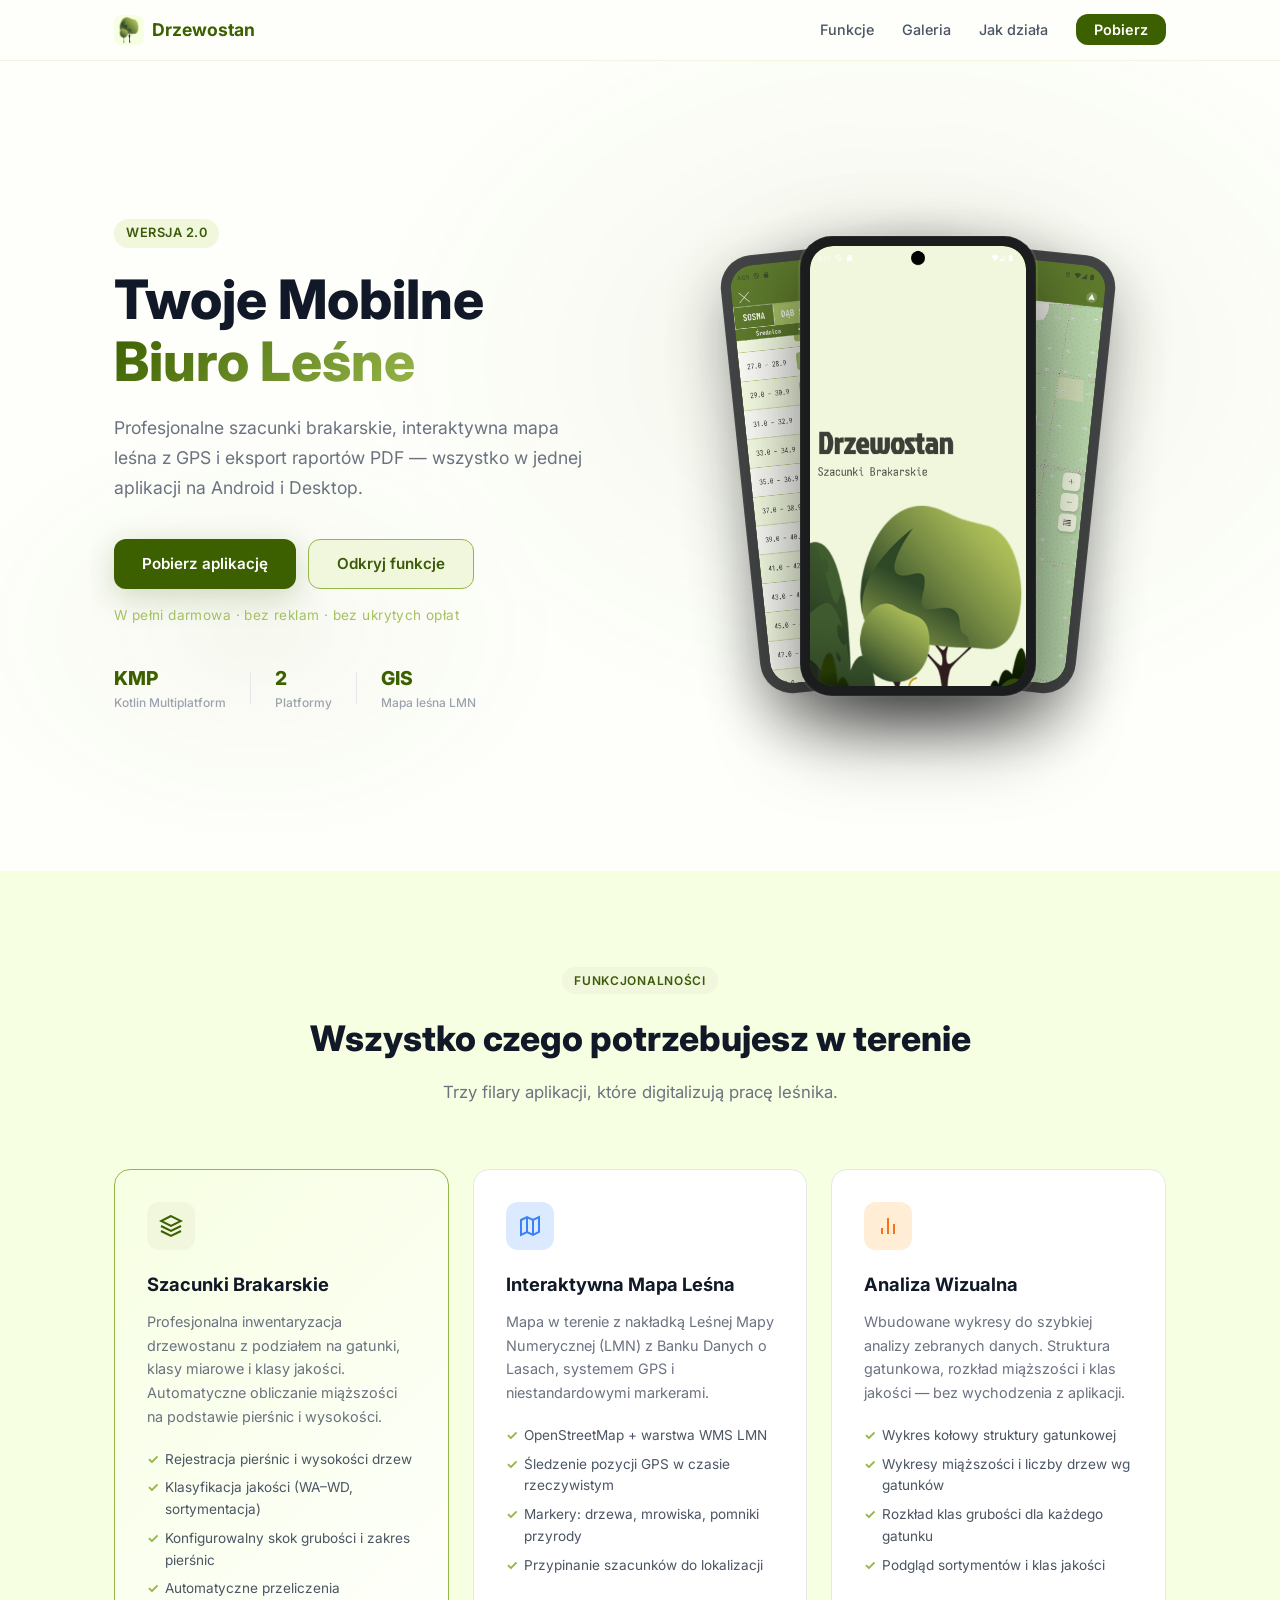
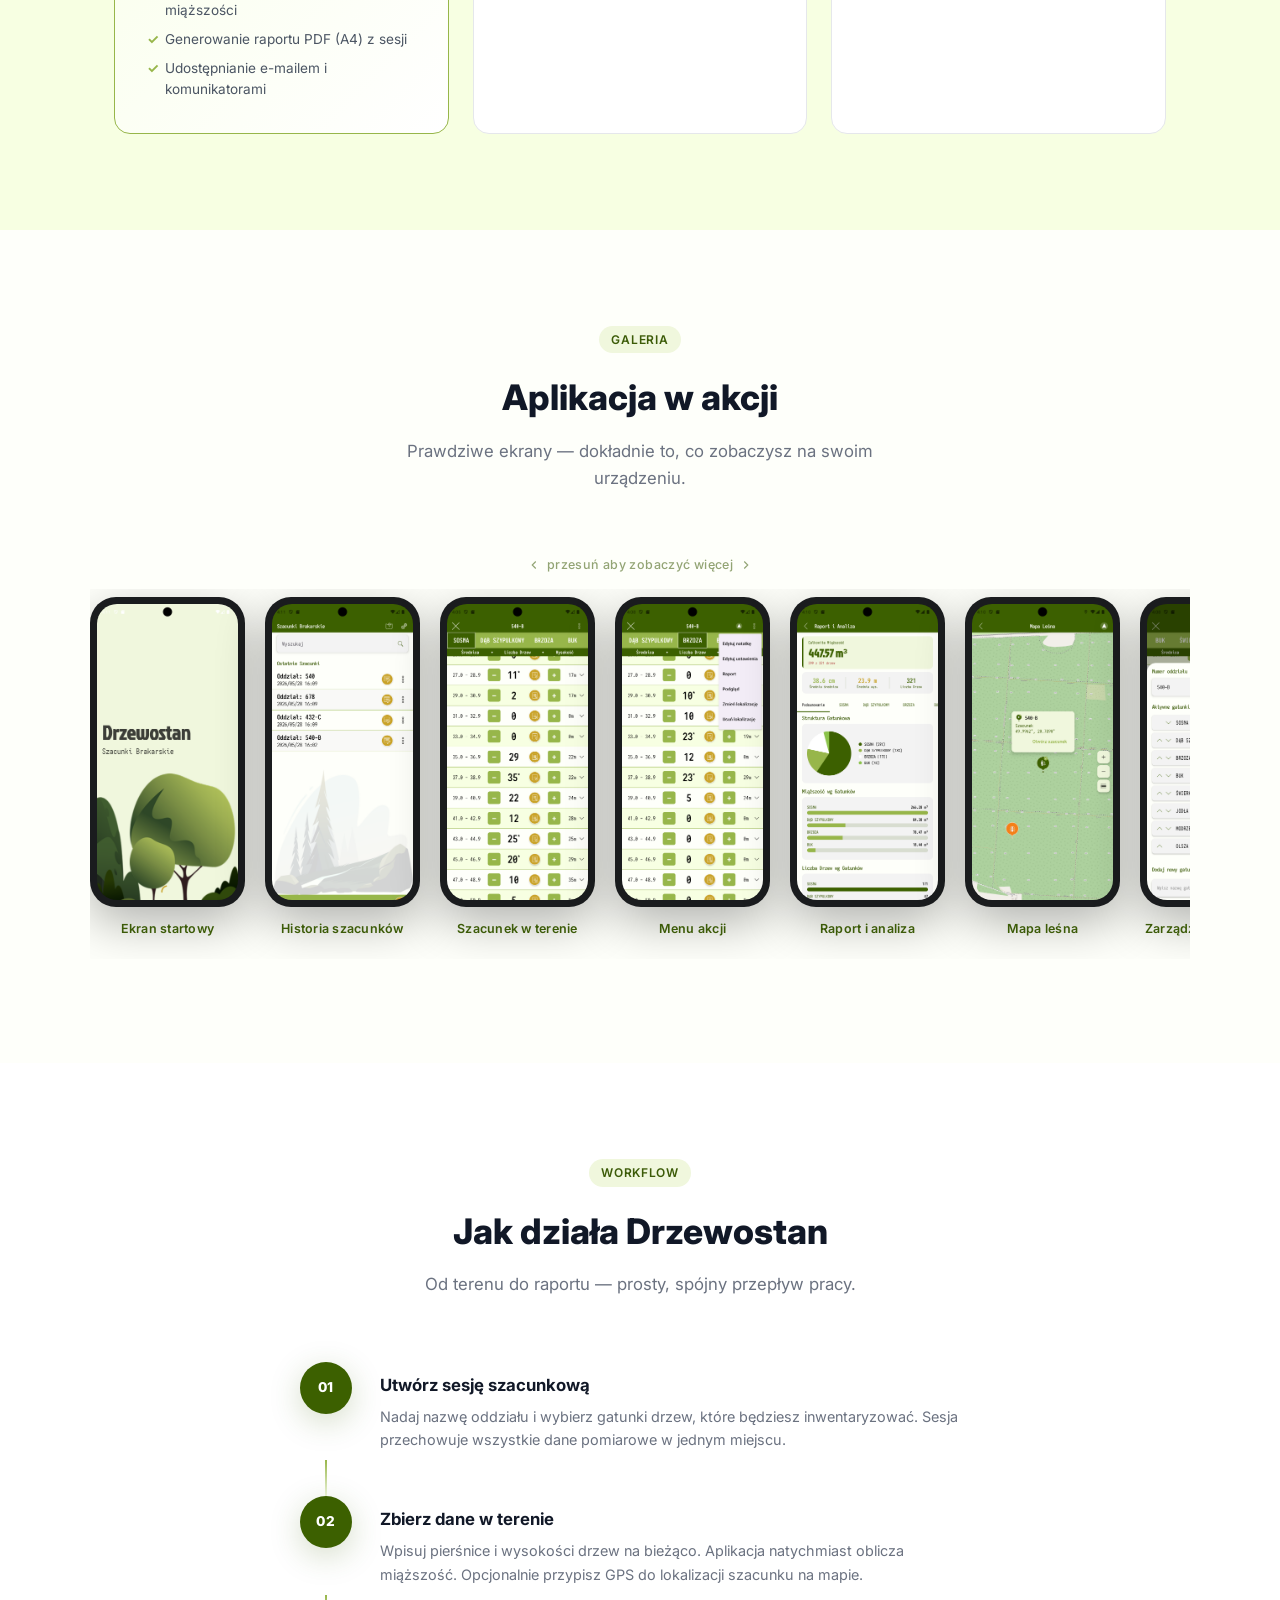
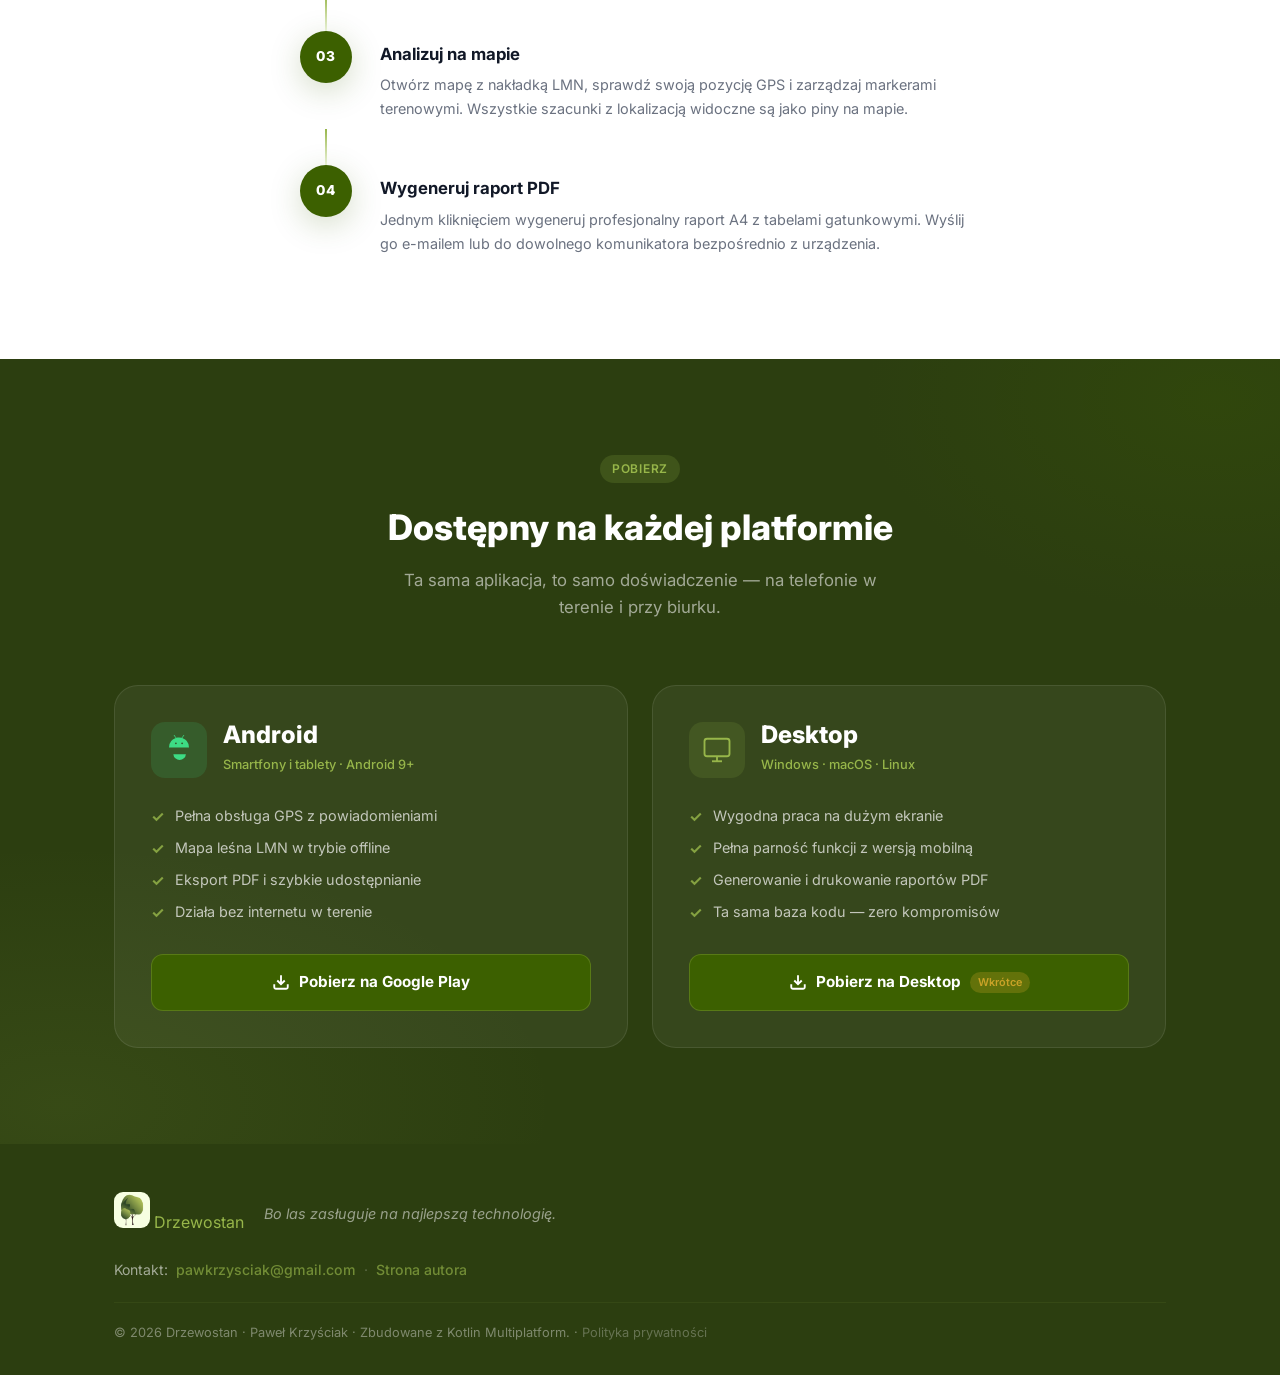
==== commit 9677b288: "Update landing page with Google Play link and footer improvements - Add a note in the hero section h" ====
--- a/index.html
+++ b/index.html
@@ -54,6 +54,7 @@
             <a href="#download" class="btn btn-primary">Pobierz aplikację</a>
             <a href="#features" class="btn btn-secondary">Odkryj funkcje</a>
         </div>
+        <p class="hero-free-note">W pełni darmowa &middot; bez reklam &middot; bez ukrytych opłat</p>
         <div class="hero-stats">
             <div class="stat">
                 <span class="stat-value">KMP</span>
@@ -339,14 +340,13 @@
                     <li>Eksport PDF i szybkie udostępnianie</li>
                     <li>Działa bez internetu w terenie</li>
                 </ul>
-                <a href="#" class="platform-dl-btn" aria-label="Pobierz na Android">
+                <a href="https://play.google.com/store/apps/details?id=com.anioncode.drzewostan" class="platform-dl-btn" target="_blank" rel="noopener" aria-label="Pobierz na Android — Google Play">
                     <svg viewBox="0 0 24 24" fill="none" stroke="currentColor" stroke-width="2.5">
                         <path d="M21 15v4a2 2 0 0 1-2 2H5a2 2 0 0 1-2-2v-4"/>
                         <polyline points="7 10 12 15 17 10"/>
                         <line x1="12" y1="15" x2="12" y2="3"/>
                     </svg>
-                    Pobierz na Android
-                    <span class="platform-dl-soon">Wkrótce</span>
+                    Pobierz na Google Play
                 </a>
             </div>
 
@@ -399,6 +399,8 @@
         <div class="footer-contact">
             <span>Kontakt:</span>
             <a href="mailto:pawkrzysciak@gmail.com">pawkrzysciak@gmail.com</a>
+            <span class="footer-contact-sep">&middot;</span>
+            <a href="https://lukieoo.github.io/pawel-krzysciak/" target="_blank" rel="noopener">Strona autora</a>
         </div>
         <div class="footer-bottom">
             <span>© 2026 Drzewostan · Paweł Krzyściak · Zbudowane z Kotlin Multiplatform. · <a href="privacy-policy.html" style="color:inherit;opacity:.7;text-decoration:none;">Polityka prywatności</a></span>
--- a/style.css
+++ b/style.css
@@ -211,8 +211,16 @@
 .hero-cta {
   display: flex;
   gap: 12px;
-  margin-bottom: 48px;
+  margin-bottom: 16px;
   flex-wrap: wrap;
+}
+
+.hero-free-note {
+  font-size: .85rem;
+  color: var(--olive-green);
+  opacity: .85;
+  margin-bottom: 36px;
+  letter-spacing: .03em;
 }
 
 .btn {
@@ -903,6 +911,8 @@
 
 .footer-contact a:hover { opacity: .8; }
 
+.footer-contact-sep { opacity: .4; }
+
 .footer-bottom {
   border-top: 1px solid rgba(151,182,74,.2);
   padding-top: 20px;
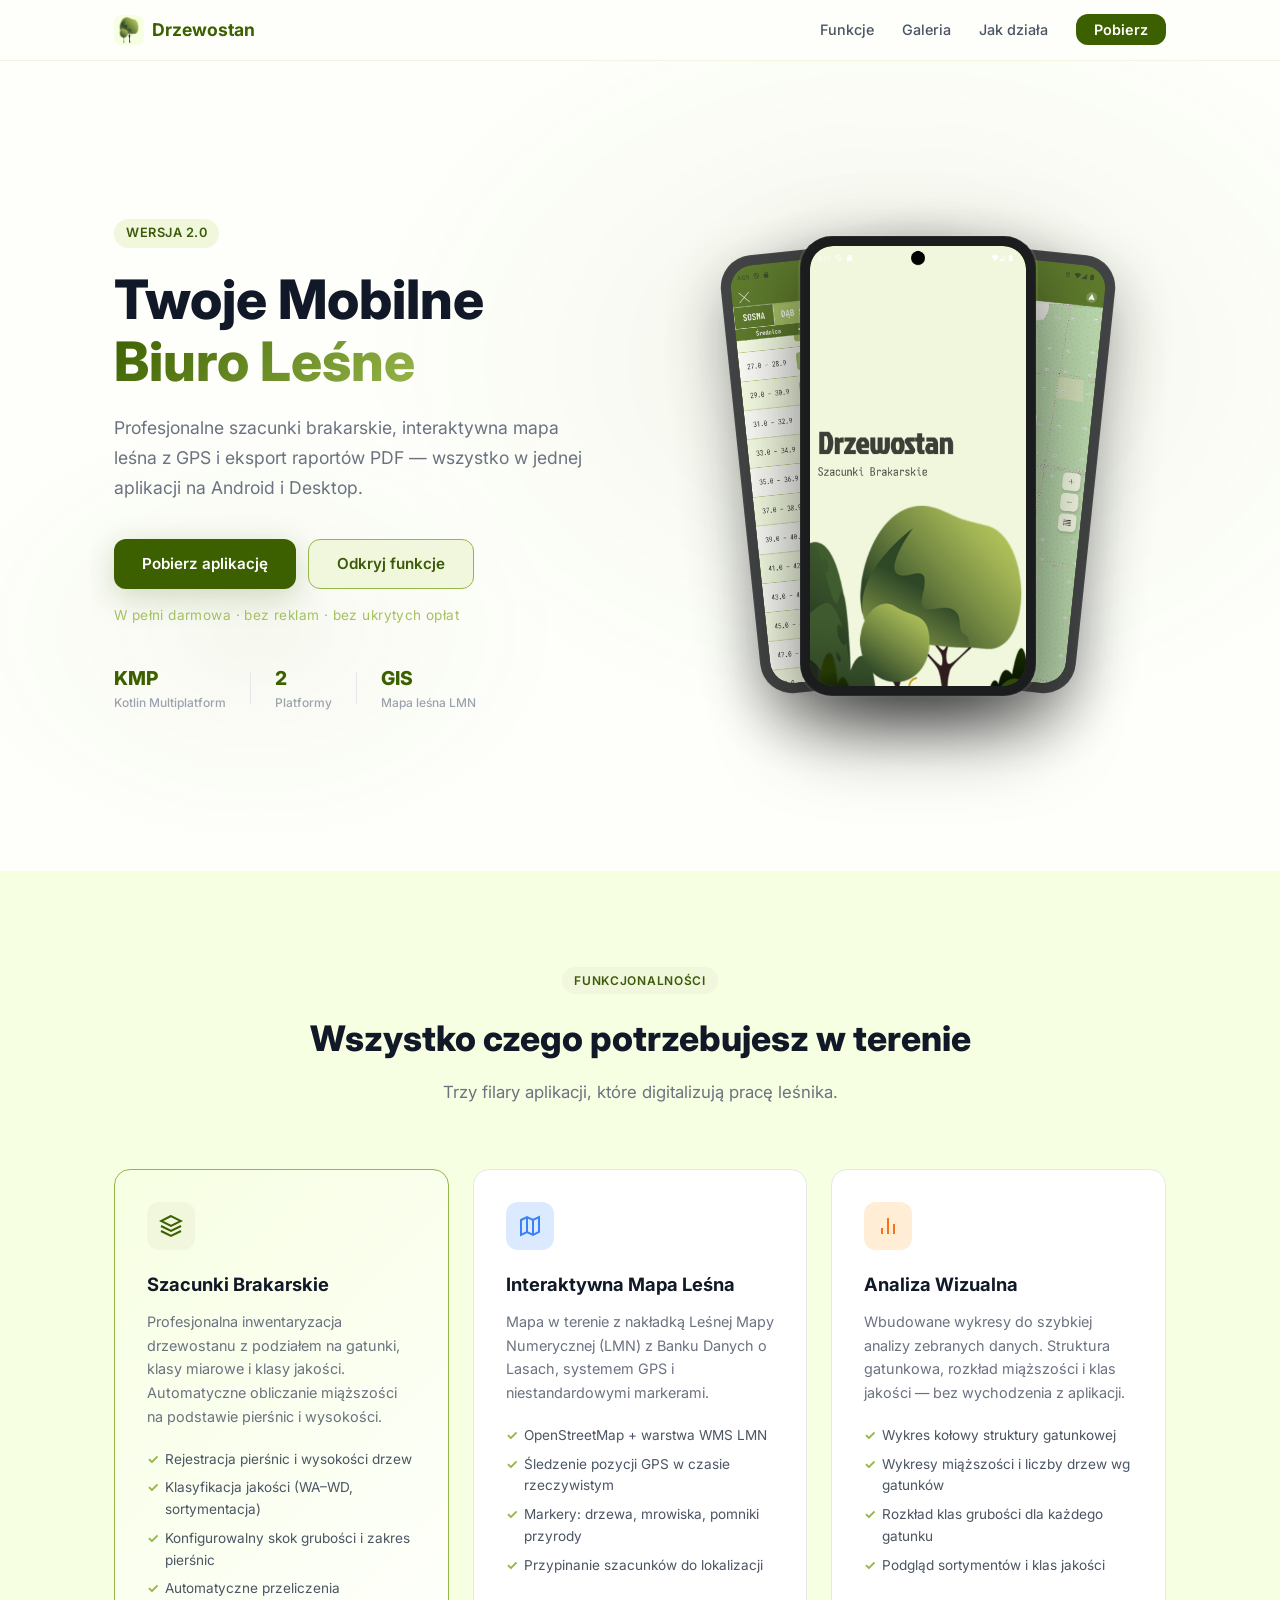
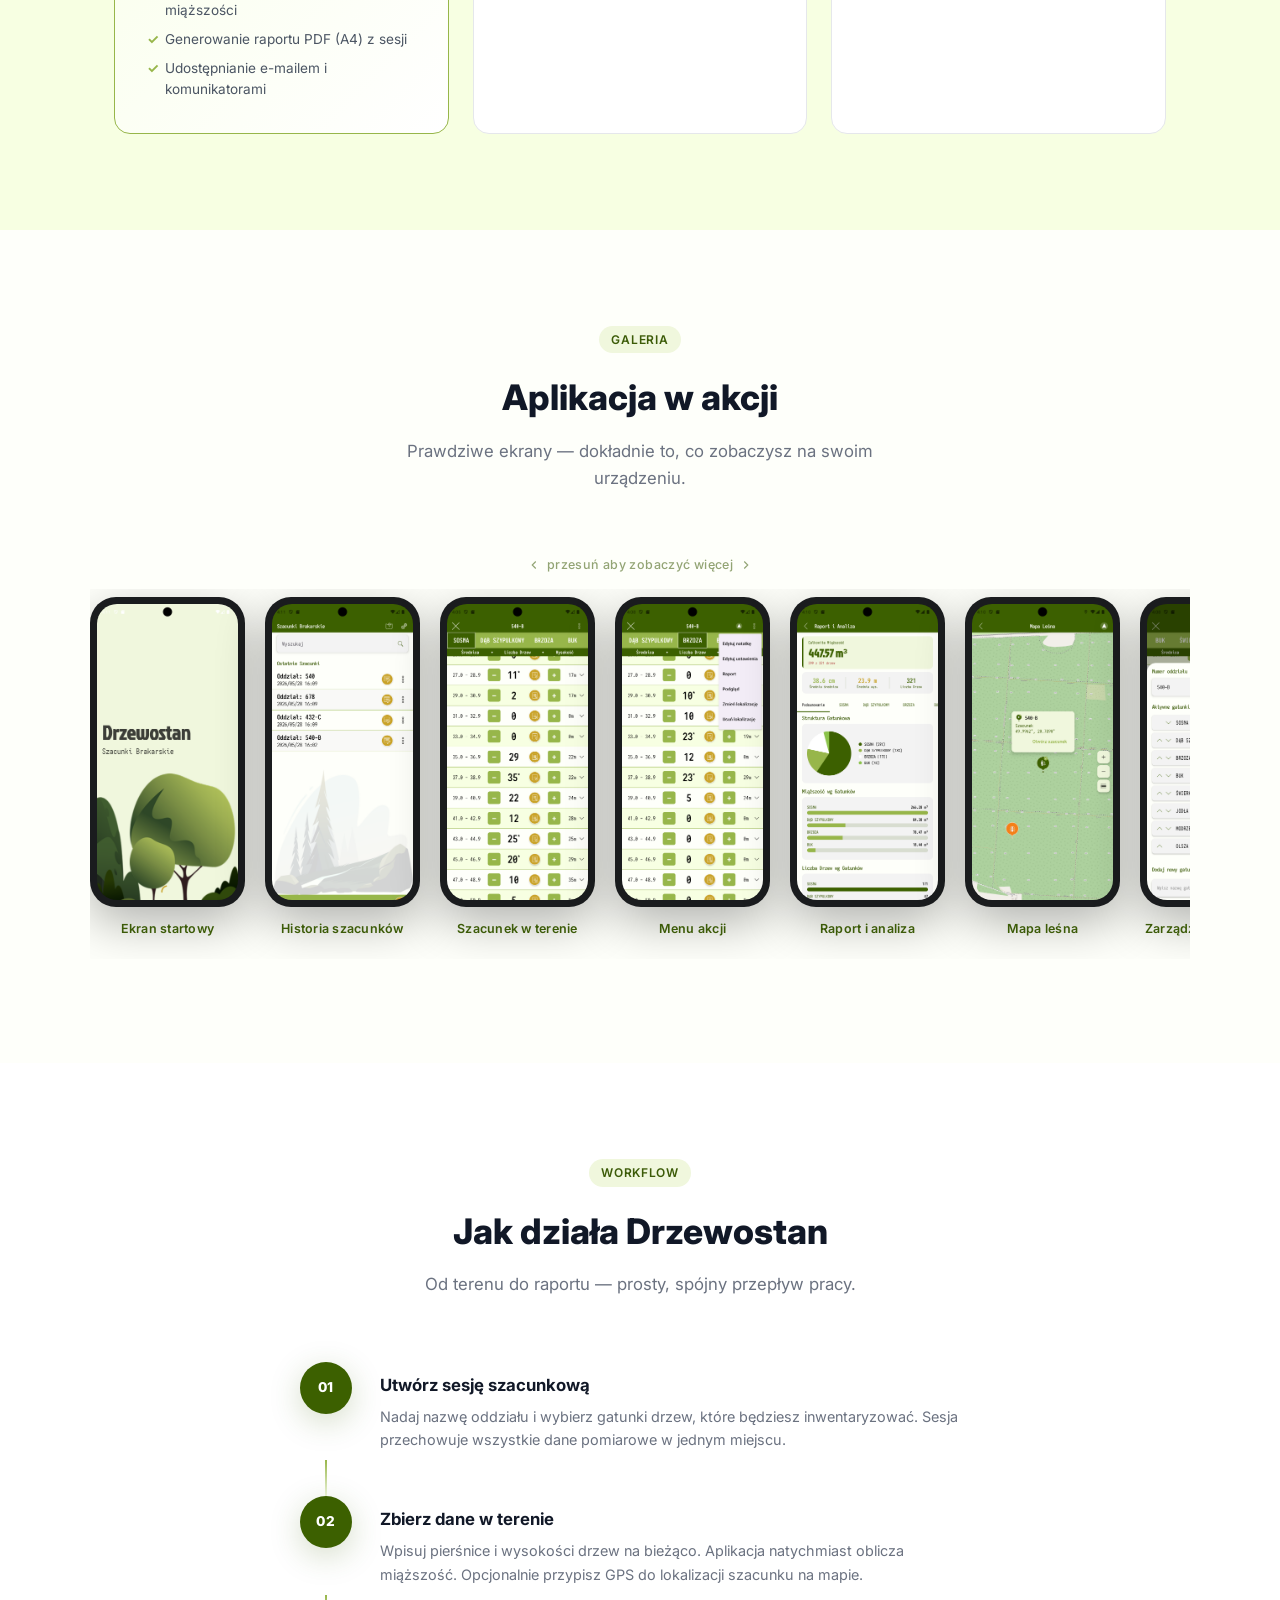
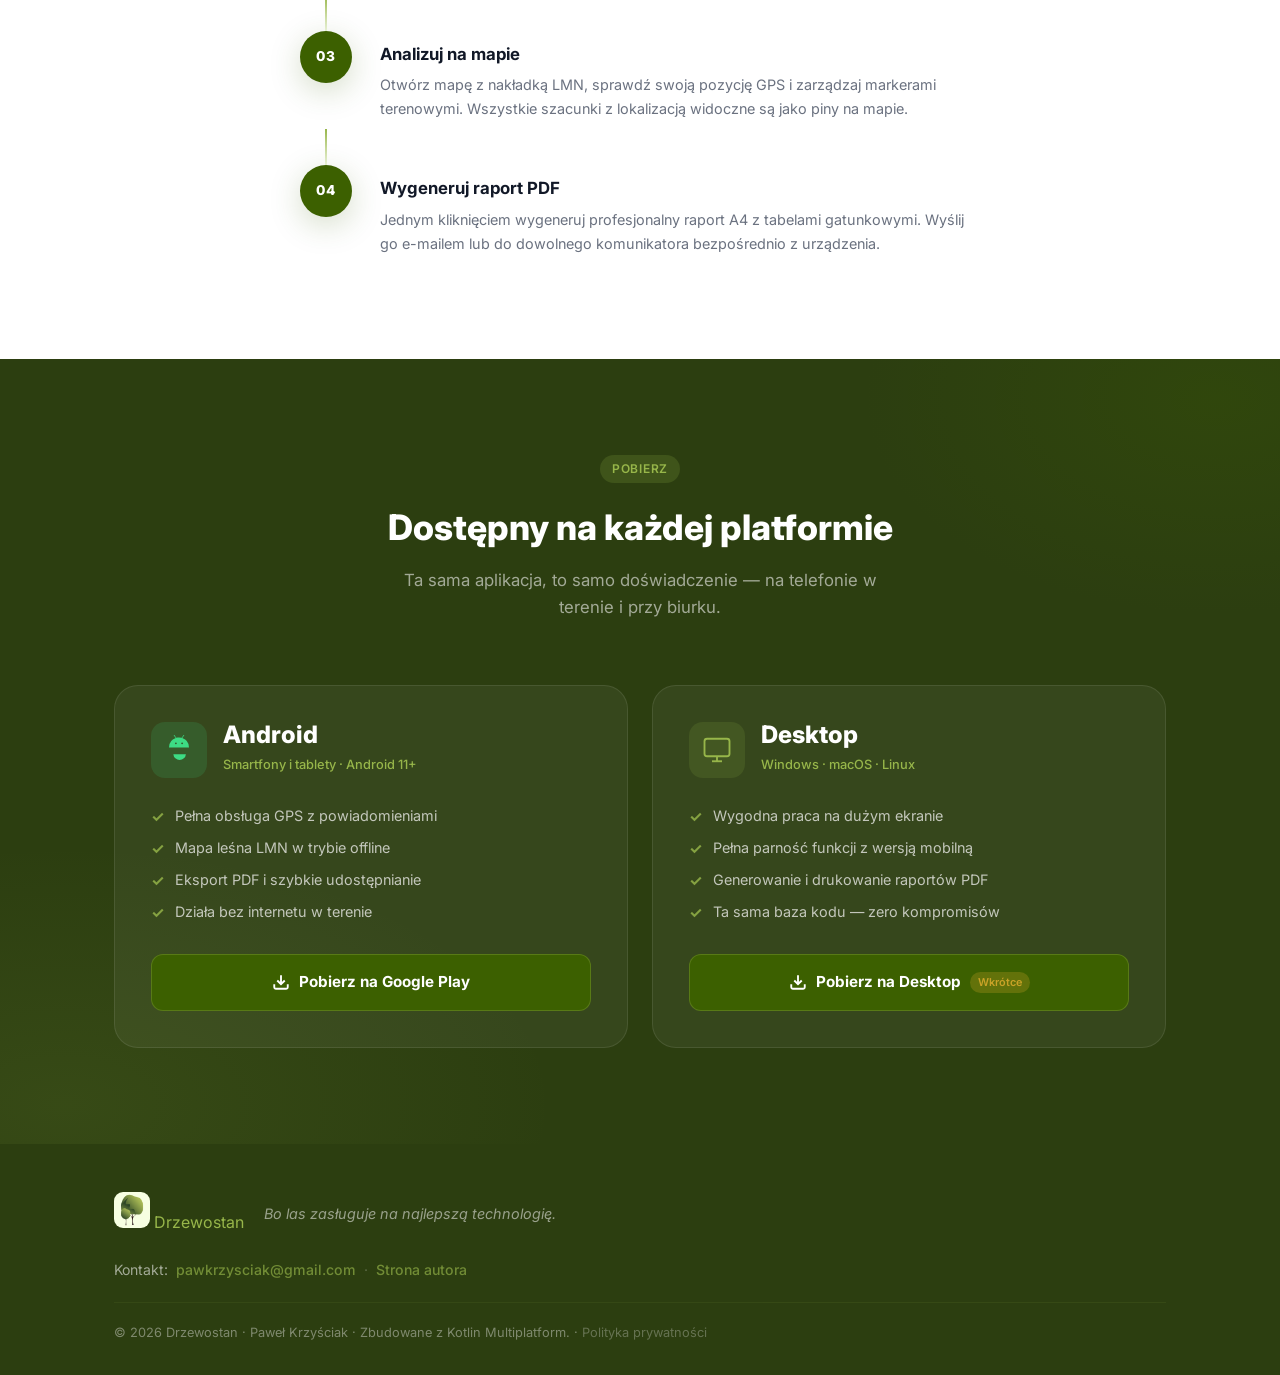
==== commit 079970d4: "Update minimum Android version requirements to Android 11+ - Update the platform support table in `R" ====
--- a/index.html
+++ b/index.html
@@ -331,7 +331,7 @@
                     </div>
                     <div class="pc-title-block">
                         <h3>Android</h3>
-                        <span class="pc-sub">Smartfony i tablety · Android 9+</span>
+                        <span class="pc-sub">Smartfony i tablety · Android 11+</span>
                     </div>
                 </div>
                 <ul class="platform-features">
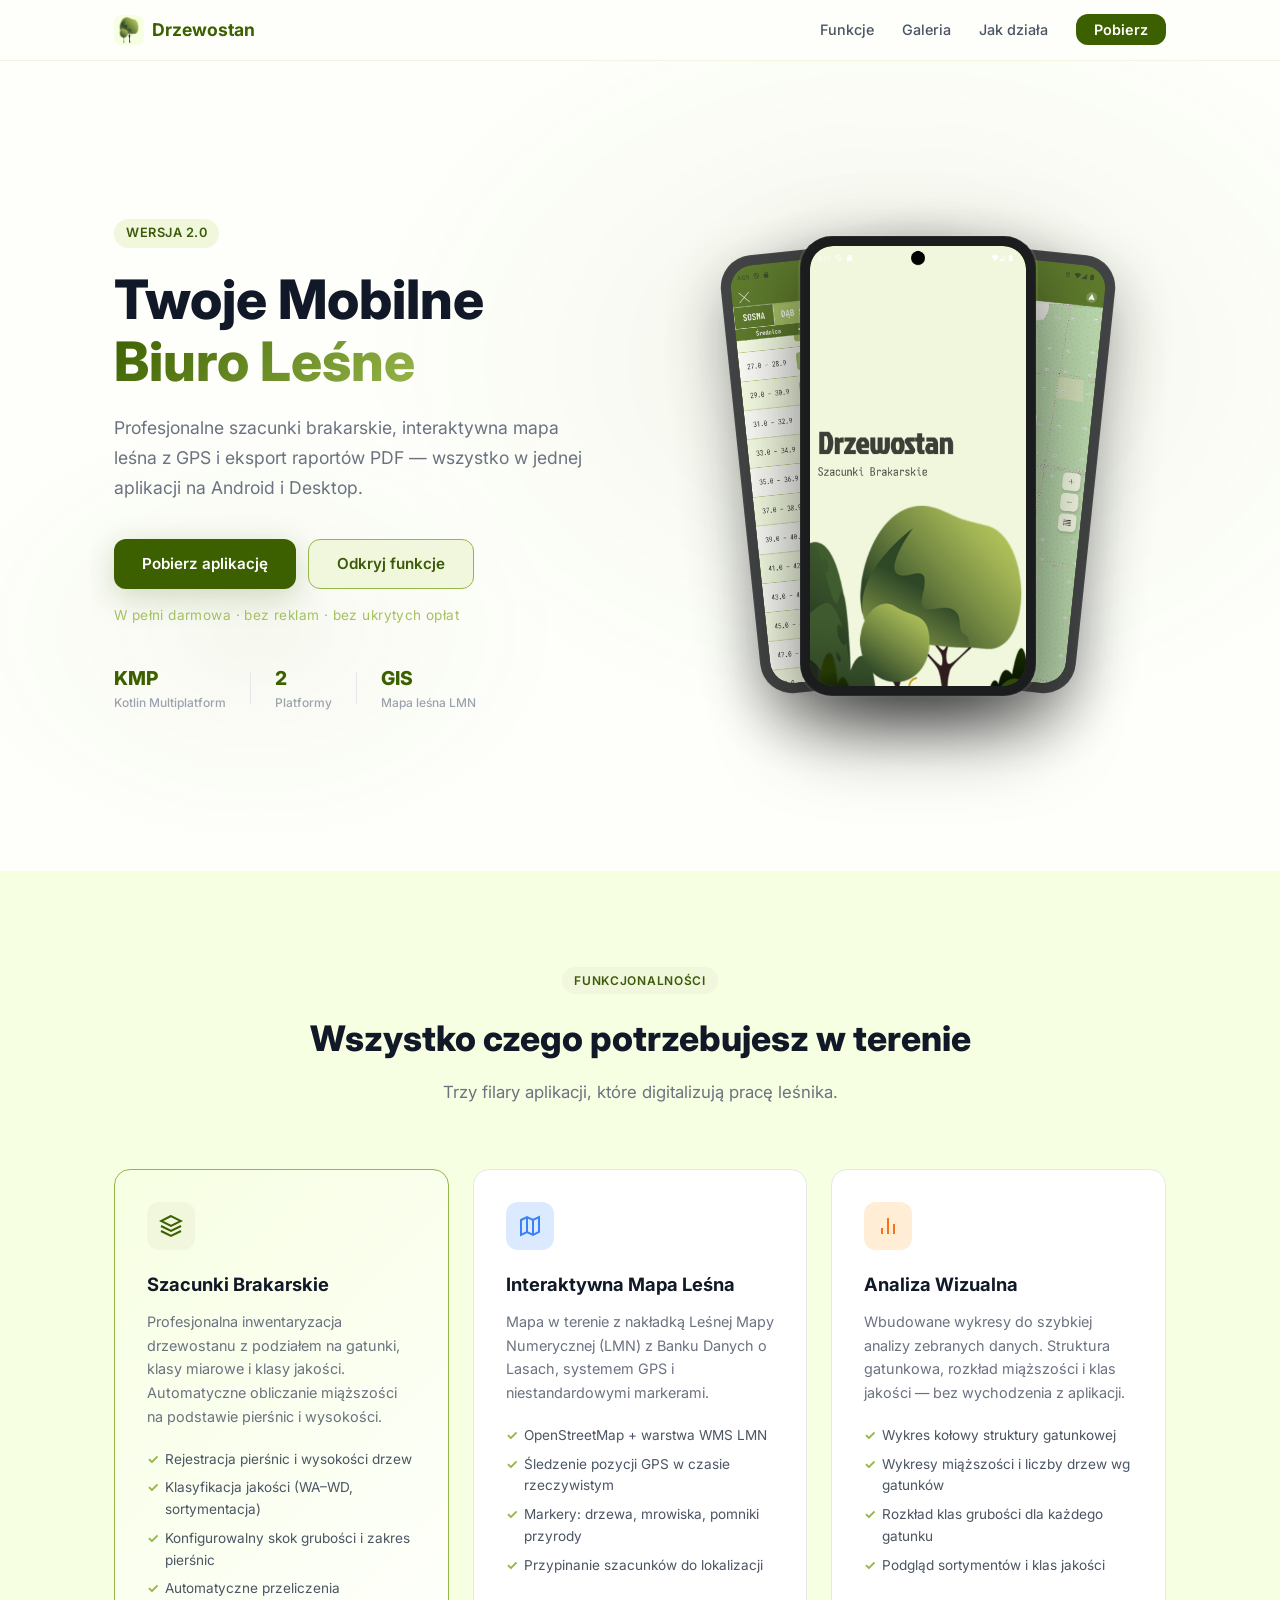
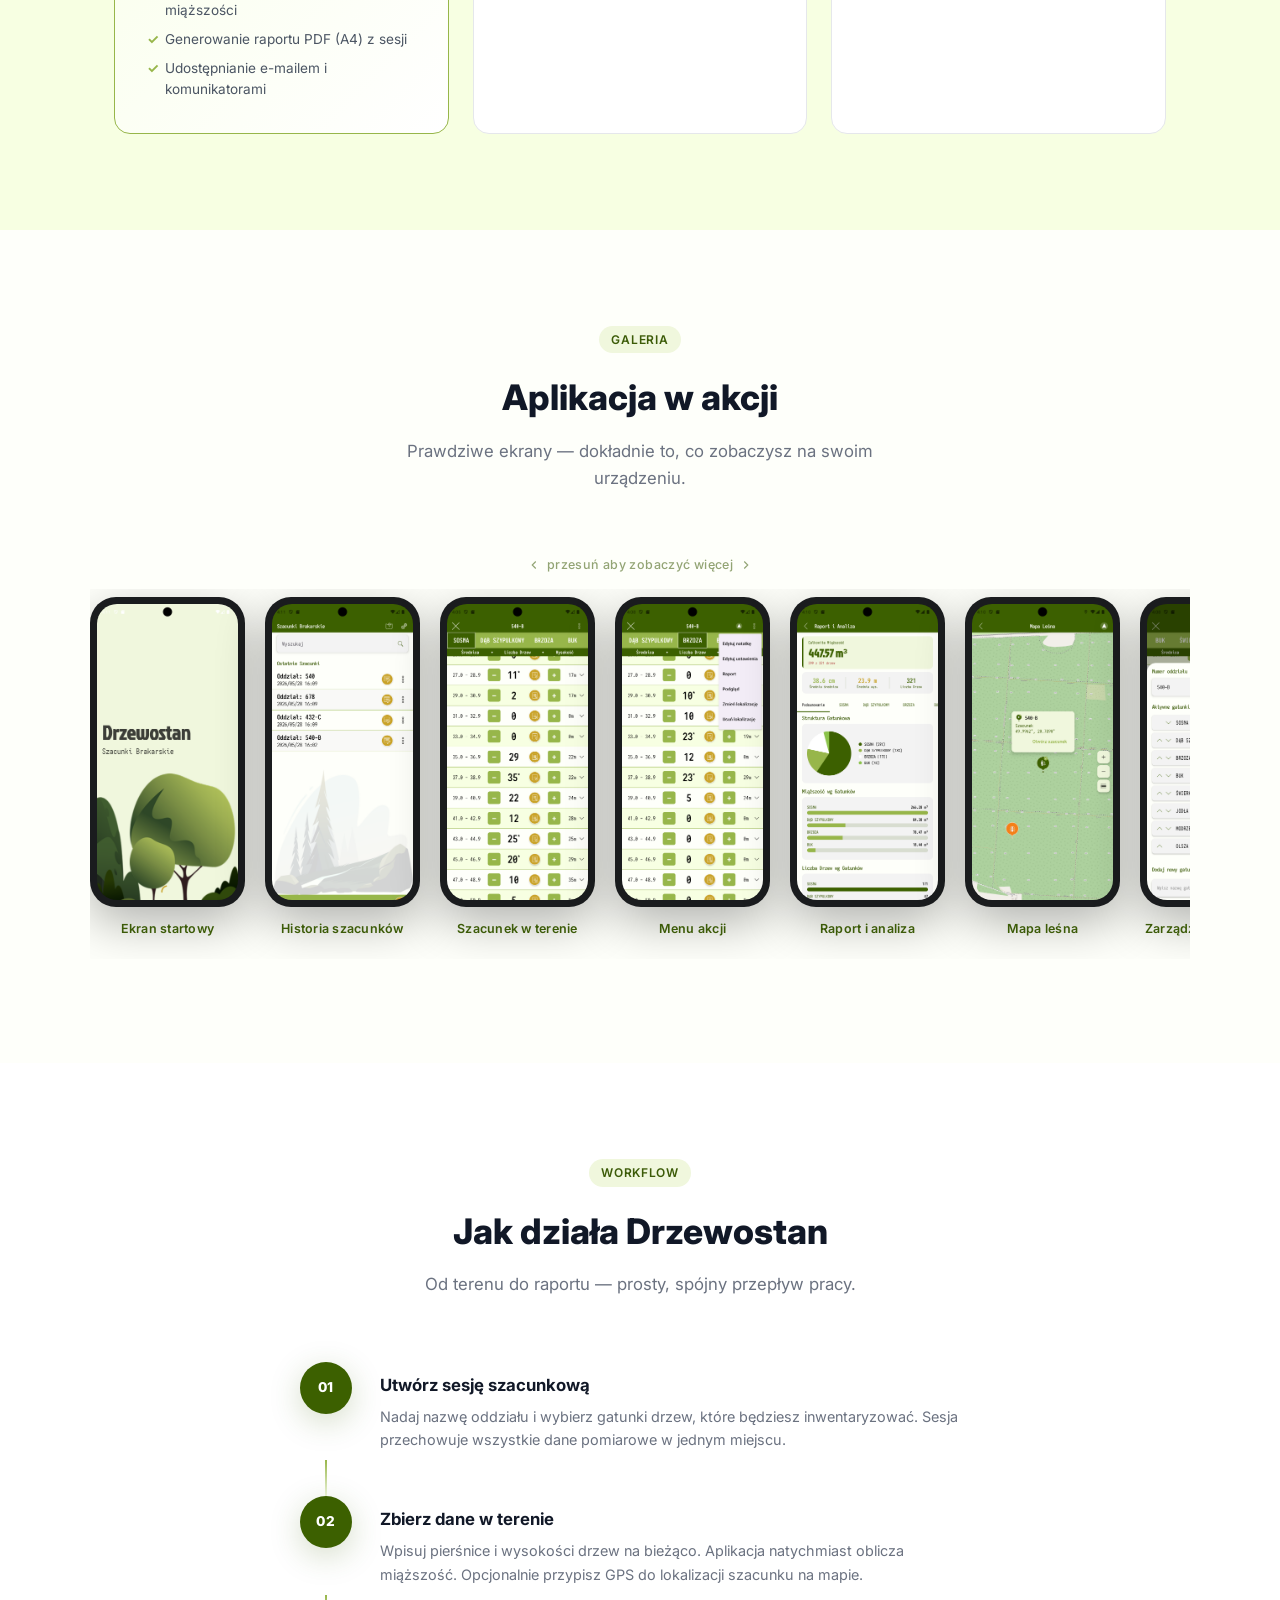
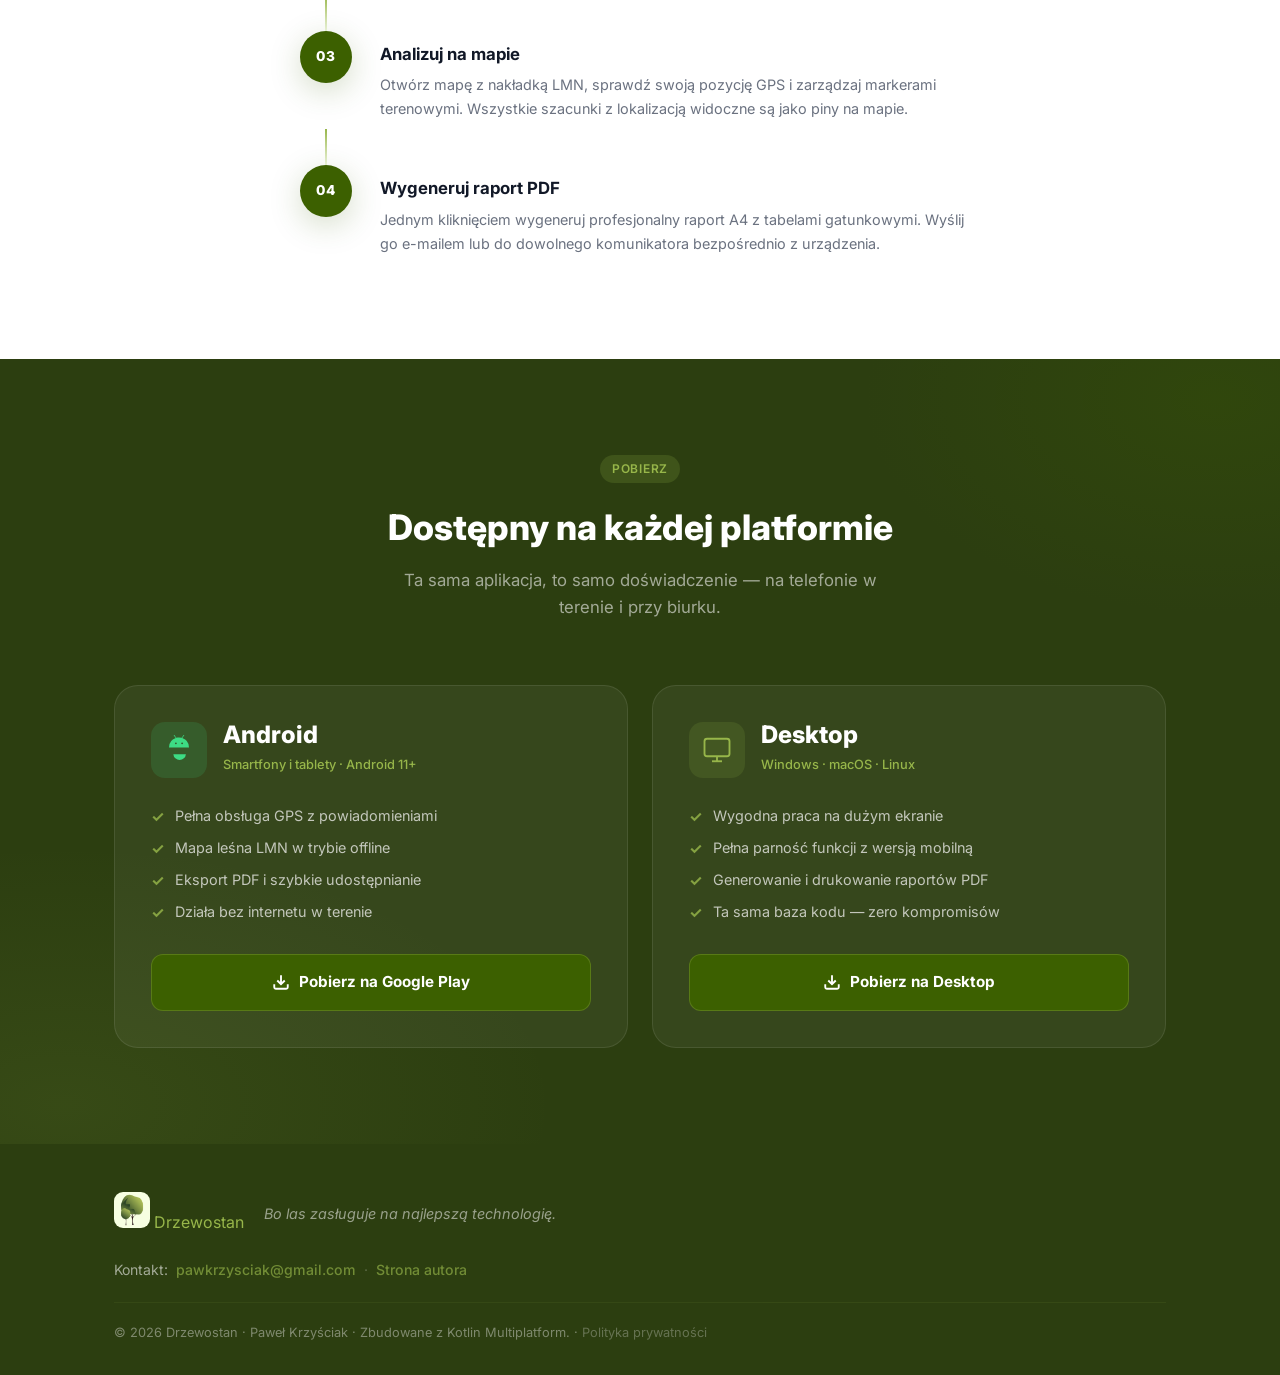
==== commit 1cdf63ed: "Update desktop download link and availability status - Replace the placeholder link with a direct Go" ====
--- a/index.html
+++ b/index.html
@@ -371,14 +371,13 @@
                     <li>Generowanie i drukowanie raportów PDF</li>
                     <li>Ta sama baza kodu — zero kompromisów</li>
                 </ul>
-                <a href="#" class="platform-dl-btn" aria-label="Pobierz na Desktop">
+                <a href="https://drive.google.com/drive/folders/1gcROA1C4tU5BRJnHqk1tcmBHSBGWQFyu?usp=drive_link" class="platform-dl-btn" target="_blank" rel="noopener" aria-label="Pobierz na Desktop">
                     <svg viewBox="0 0 24 24" fill="none" stroke="currentColor" stroke-width="2.5">
                         <path d="M21 15v4a2 2 0 0 1-2 2H5a2 2 0 0 1-2-2v-4"/>
                         <polyline points="7 10 12 15 17 10"/>
                         <line x1="12" y1="15" x2="12" y2="3"/>
                     </svg>
                     Pobierz na Desktop
-                    <span class="platform-dl-soon">Wkrótce</span>
                 </a>
             </div>
 
